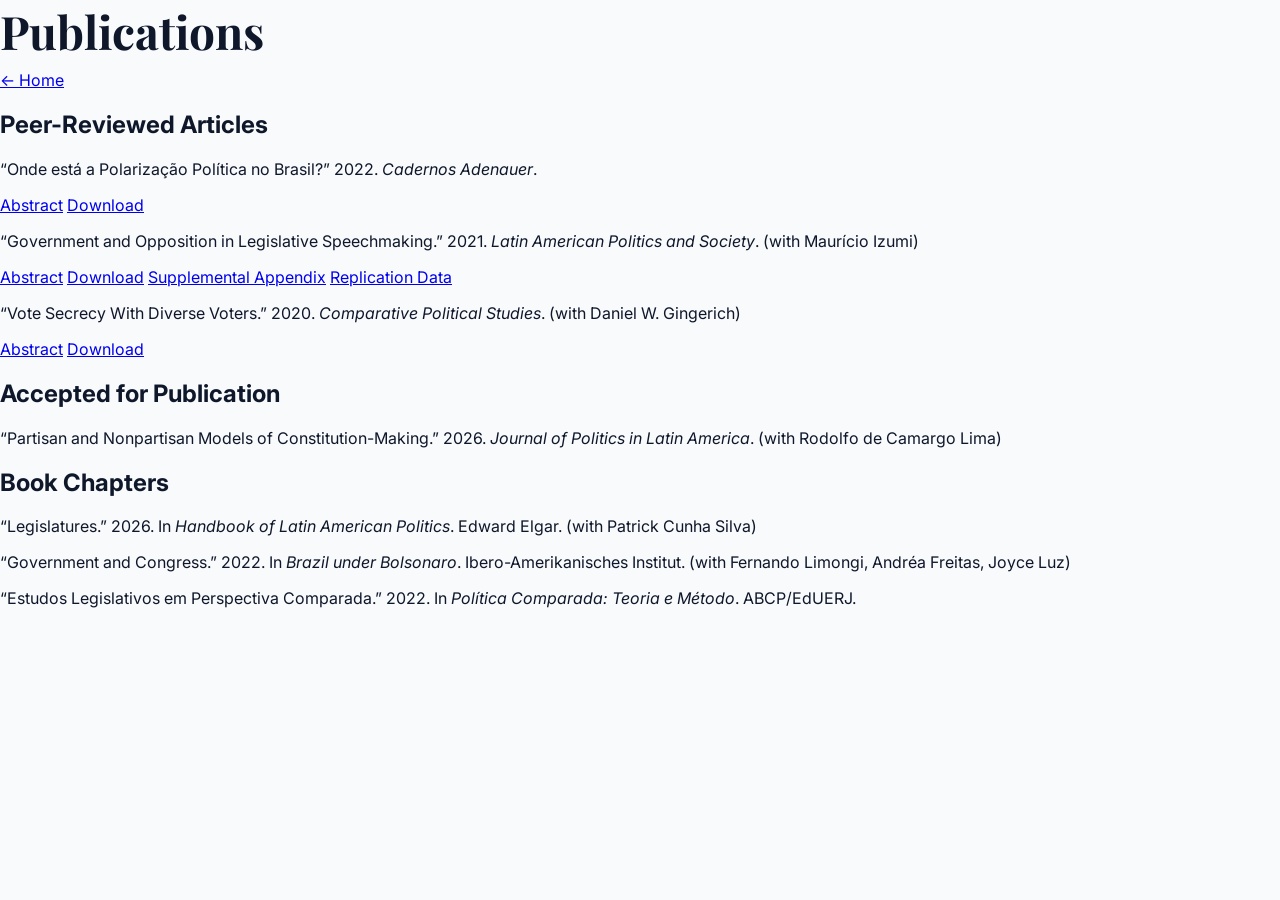
==== publications.html @ c70381c8 "Update publications.html" ====
<!DOCTYPE html>
<html lang="en">
<head>
  <meta charset="UTF-8">
  <title>Publications | Danilo B. Medeiros</title>
  <meta name="viewport" content="width=device-width, initial-scale=1.0">

  <!-- Fonts -->
  <link href="https://fonts.googleapis.com/css2?family=Playfair+Display:wght@600;700&family=Inter:wght@400;500;600&display=swap" rel="stylesheet">

  <!-- CSS -->
  <link rel="stylesheet" href="style.css">

  <!-- Icons -->
  <link rel="stylesheet"
        href="https://cdnjs.cloudflare.com/ajax/libs/font-awesome/6.5.1/css/all.min.css">
</head>
<body>

<div class="pub-page">

  <div class="pub-top">
    <h1>Publications</h1>
    <a href="index.html" class="back">← Home</a>
  </div>

  <!-- ===================== -->
  <!-- PEER-REVIEWED -->
  <!-- ===================== -->

  <h2>Peer-Reviewed Articles</h2>

  <div class="pub-item">
    <p>
      “Onde está a Polarização Política no Brasil?” 2022.
      <em>Cadernos Adenauer</em>.
    </p>
    <div class="pub-links">
      <a href="#">Abstract</a>
      <a href="papers/polarization.pdf">Download</a>
    </div>
  </div>

  <div class="pub-item">
    <p>
      “Government and Opposition in Legislative Speechmaking.” 2021.
      <em>Latin American Politics and Society</em>.
      (with Maurício Izumi)
    </p>
    <div class="pub-links">
      <a href="https://doi.org/10.1017/lap.2020.20">Abstract</a>
      <a href="papers/speechmaking.pdf">Download</a>
      <a href="#">Supplemental Appendix</a>
      <a href="#">Replication Data</a>
    </div>
  </div>

  <div class="pub-item">
    <p>
      “Vote Secrecy With Diverse Voters.” 2020.
      <em>Comparative Political Studies</em>.
      (with Daniel W. Gingerich)
    </p>
    <div class="pub-links">
      <a href="https://doi.org/10.1177/0010414019897503">Abstract</a>
      <a href="papers/vote_secrecy.pdf">Download</a>
    </div>
  </div>

  <!-- ===================== -->
  <!-- ACCEPTED -->
  <!-- ===================== -->

  <h2>Accepted for Publication</h2>

  <div class="pub-item">
    <p>
      “Partisan and Nonpartisan Models of Constitution-Making.” 2026.
      <em>Journal of Politics in Latin America</em>.
      (with Rodolfo de Camargo Lima)
    </p>
  </div>

  <!-- ===================== -->
  <!-- BOOK CHAPTERS -->
  <!-- ===================== -->

  <h2>Book Chapters</h2>

  <div class="pub-item">
    <p>
      “Legislatures.” 2026.
      In <em>Handbook of Latin American Politics</em>.
      Edward Elgar.
      (with Patrick Cunha Silva)
    </p>
  </div>

  <div class="pub-item">
    <p>
      “Government and Congress.” 2022.
      In <em>Brazil under Bolsonaro</em>.
      Ibero-Amerikanisches Institut.
      (with Fernando Limongi, Andréa Freitas, Joyce Luz)
    </p>
  </div>

  <div class="pub-item">
    <p>
      “Estudos Legislativos em Perspectiva Comparada.” 2022.
      In <em>Política Comparada: Teoria e Método</em>.
      ABCP/EdUERJ.
    </p>
  </div>

</div>

</body>
</html>
---- style.css ----
body {
  margin: 0;
  font-family: 'Inter', sans-serif;
  background: #F8FAFC;
  color: #0F172A;
}

/* ===== LAYOUT ===== */

.page {
  display: flex;
  min-height: 100vh;
}

/* ===== LEFT SIDE ===== */

.left {
  flex: 1;
  padding: 70px 90px;
  display: flex;
  flex-direction: column;
  justify-content: center;
}

.profile-pic {
  width: 240px;
  border-radius: 16px;
  margin-bottom: 30px;
  box-shadow: 0 20px 50px rgba(0,0,0,0.08);
}

h1 {
  font-family: 'Playfair Display', serif;
  font-size: 46px;
  font-weight: 700;
  margin: 0 0 8px 0;
}

.meta {
  color: #64748B;
  margin-bottom: 25px;
  font-size: 15px;
}

/* ===== ICON LINKS ===== */

.links {
  margin-bottom: 30px;
}

.links a {
  margin-right: 18px;
  font-size: 20px;
  color: #2563EB;
  text-decoration: none;
  transition: 0.2s ease;
}

.links a:hover {
  color: #7C3AED;
  transform: translateY(-2px);
}

/* ===== CTA BUTTONS ===== */

.cta {
  margin-top: 10px;
}

.cta a {
  display: inline-block;
  padding: 12px 22px;
  margin-right: 15px;
  border-radius: 10px;
  font-weight: 600;
  font-size: 15px;
  text-decoration: none;
  transition: 0.2s ease;
}

.primary {
  background: #2563EB;
  color: white;
}

.primary:hover {
  background: #1E40AF;
}

.secondary {
  border: 2px solid #2563EB;
  color: #2563EB;
}

.secondary:hover {
  background: #E0E7FF;
}

/* ===== RIGHT SIDE ===== */

.right {
  flex: 1;
  padding: 70px 90px;
  background: white;
  display: flex;
  flex-direction: column;
  justify-content: center;
}

.lead {
  font-size: 21px;
  line-height: 1.9;
  max-width: 650px;
}

/* ===== RESPONSIVE ===== */

@media (max-width: 1000px) {
  .page {
    flex-direction: column;
  }

  .left, .right {
    padding: 50px 40px;
  }

  .profile-pic {
    width: 200px;
  }
}
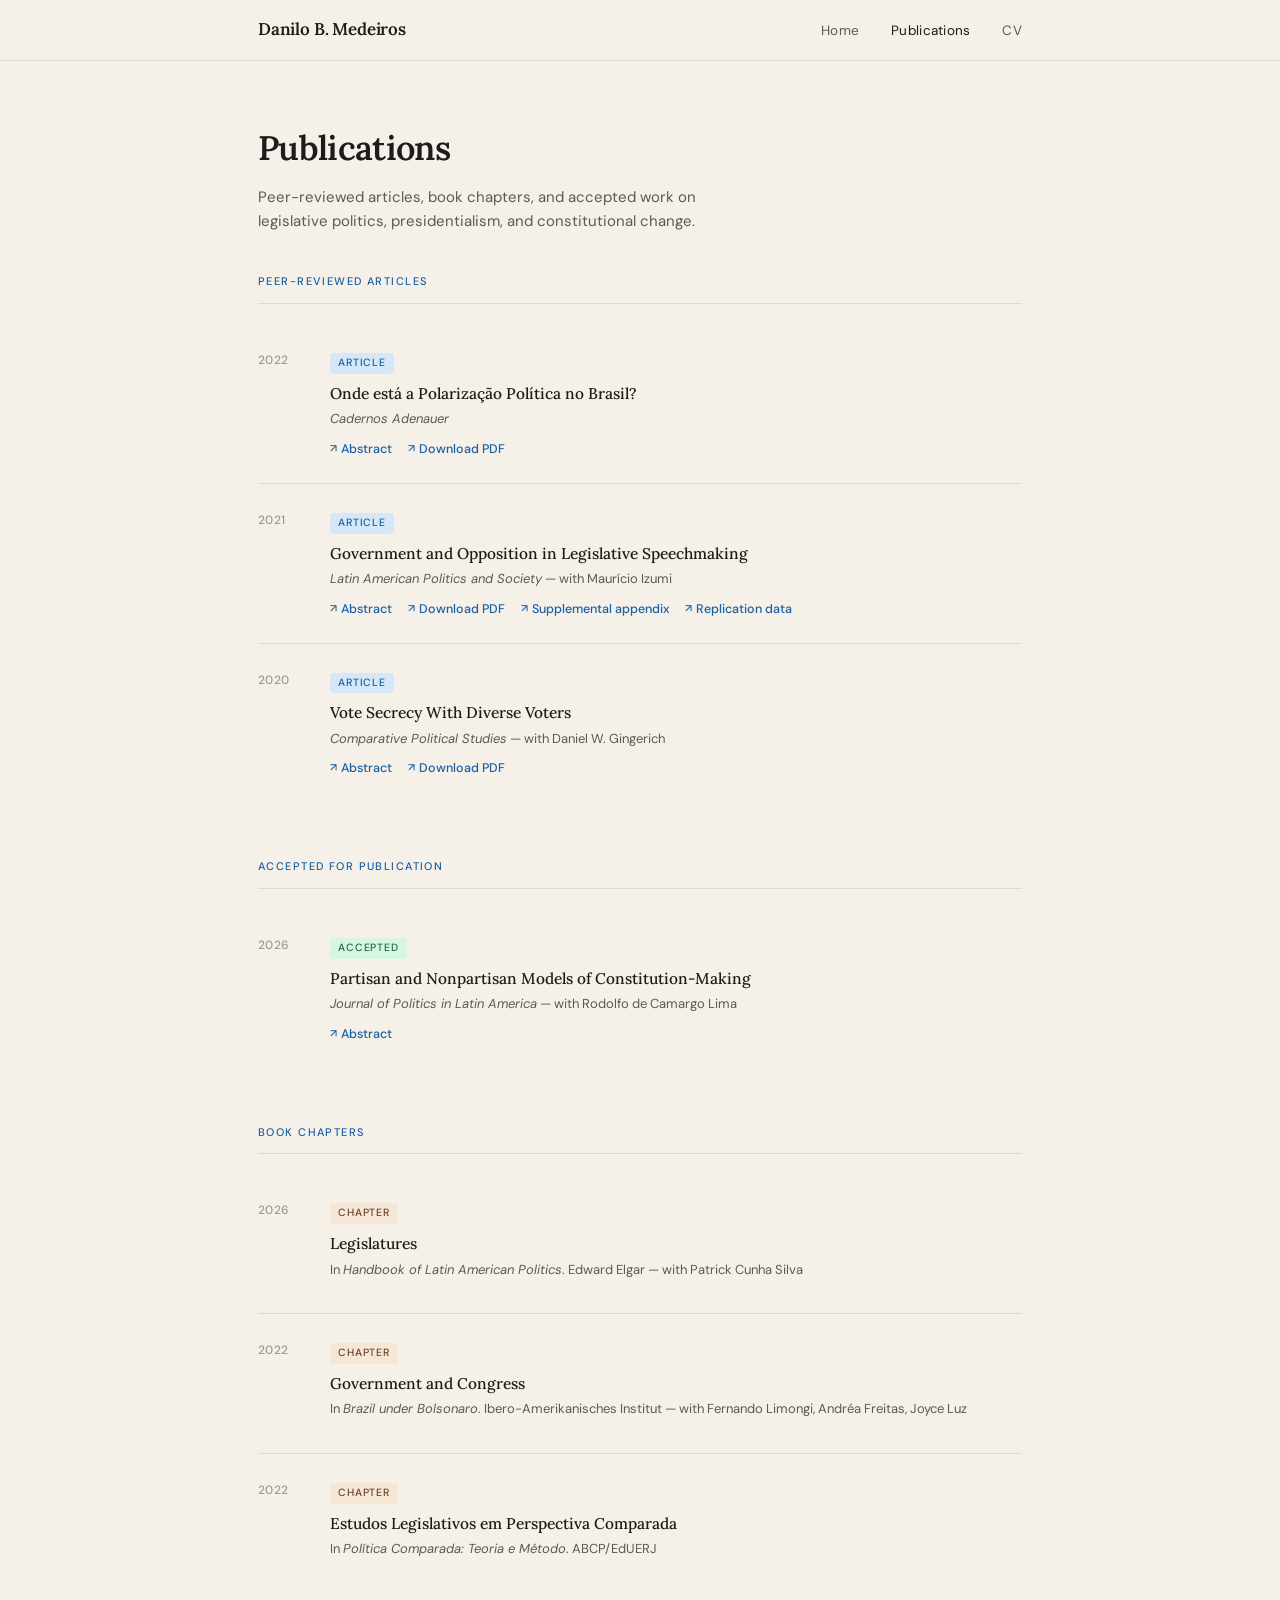
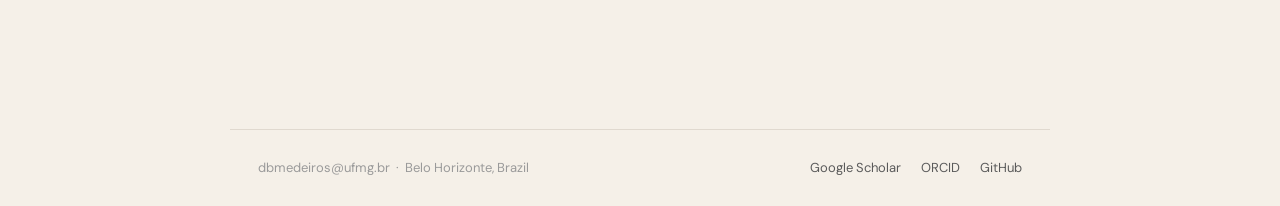
==== commit 0fb4d574: "Update publications.html" ====
--- a/publications.html
+++ b/publications.html
@@ -2,118 +2,394 @@
 <html lang="en">
 <head>
   <meta charset="UTF-8">
-  <title>Publications | Danilo B. Medeiros</title>
   <meta name="viewport" content="width=device-width, initial-scale=1.0">
-
-  <!-- Fonts -->
-  <link href="https://fonts.googleapis.com/css2?family=Playfair+Display:wght@600;700&family=Inter:wght@400;500;600&display=swap" rel="stylesheet">
-
-  <!-- CSS -->
-  <link rel="stylesheet" href="style.css">
-
-  <!-- Icons -->
-  <link rel="stylesheet"
-        href="https://cdnjs.cloudflare.com/ajax/libs/font-awesome/6.5.1/css/all.min.css">
+  <title>Publications — Danilo B. Medeiros</title>
+  <meta name="description" content="Academic publications of Danilo B. Medeiros — peer-reviewed articles, book chapters, and working papers on legislative politics, coalition presidentialism, and constitutional change.">
+  <link rel="preconnect" href="https://fonts.googleapis.com">
+  <link rel="preconnect" href="https://fonts.gstatic.com" crossorigin>
+  <link href="https://fonts.googleapis.com/css2?family=Lora:ital,wght@0,400;0,500;0,600;1,400&family=DM+Sans:wght@300;400;500&display=swap" rel="stylesheet">
+  <style>
+    *, *::before, *::after { box-sizing: border-box; margin: 0; padding: 0; }
+
+    :root {
+      --navy:   #0d1b2a;
+      --navy2:  #1a2e42;
+      --blue:   #185FA5;
+      --blue-l: #d6e8f7;
+      --sand:   #f5f0e8;
+      --sand2:  #ede7da;
+      --ink:    #1c1c1c;
+      --muted:  #5a5a5a;
+      --faint:  #9a9a9a;
+      --rule:   #e0d9cf;
+      --serif:  'Lora', Georgia, serif;
+      --sans:   'DM Sans', system-ui, sans-serif;
+      --radius: 10px;
+      --max:    820px;
+    }
+
+    html { scroll-behavior: smooth; }
+
+    body {
+      font-family: var(--sans);
+      background: var(--sand);
+      color: var(--ink);
+      font-size: 16px;
+      line-height: 1.6;
+      -webkit-font-smoothing: antialiased;
+    }
+
+    /* ── NAV ── */
+    header {
+      position: sticky;
+      top: 0;
+      z-index: 100;
+      background: rgba(245, 240, 232, 0.92);
+      backdrop-filter: blur(12px);
+      border-bottom: 1px solid var(--rule);
+    }
+
+    nav {
+      max-width: var(--max);
+      margin: 0 auto;
+      padding: 0 28px;
+      height: 60px;
+      display: flex;
+      align-items: center;
+      justify-content: space-between;
+    }
+
+    .nav-logo {
+      font-family: var(--serif);
+      font-size: 17px;
+      font-weight: 600;
+      color: var(--ink);
+      text-decoration: none;
+      letter-spacing: -0.01em;
+    }
+
+    .nav-links {
+      display: flex;
+      gap: 32px;
+      list-style: none;
+    }
+
+    .nav-links a {
+      font-size: 13.5px;
+      font-weight: 400;
+      color: var(--muted);
+      text-decoration: none;
+      letter-spacing: 0.02em;
+      transition: color 0.15s;
+    }
+
+    .nav-links a:hover,
+    .nav-links a.active { color: var(--ink); }
+
+    /* ── PAGE HEADER ── */
+    .page-header {
+      max-width: var(--max);
+      margin: 0 auto;
+      padding: 60px 28px 40px;
+      animation: fadeUp 0.5s ease both;
+    }
+
+    @keyframes fadeUp {
+      from { opacity: 0; transform: translateY(14px); }
+      to   { opacity: 1; transform: translateY(0); }
+    }
+
+    .page-header h1 {
+      font-family: var(--serif);
+      font-size: 34px;
+      font-weight: 600;
+      letter-spacing: -0.02em;
+      color: var(--ink);
+      margin-bottom: 10px;
+    }
+
+    .page-header p {
+      font-size: 15px;
+      color: var(--muted);
+      max-width: 460px;
+      line-height: 1.6;
+    }
+
+    /* ── MAIN ── */
+    main {
+      max-width: var(--max);
+      margin: 0 auto;
+      padding: 0 28px 80px;
+    }
+
+    /* ── SECTION ── */
+    .section {
+      margin-bottom: 56px;
+      animation: fadeUp 0.5s ease both;
+    }
+
+    .section:nth-child(2) { animation-delay: 0.05s; }
+    .section:nth-child(3) { animation-delay: 0.1s; }
+    .section:nth-child(4) { animation-delay: 0.15s; }
+
+    .section-label {
+      font-size: 11px;
+      font-weight: 500;
+      letter-spacing: 0.13em;
+      text-transform: uppercase;
+      color: var(--blue);
+      margin-bottom: 20px;
+      padding-bottom: 12px;
+      border-bottom: 1px solid var(--rule);
+    }
+
+    /* ── PUB ITEMS ── */
+    .pub-list { display: flex; flex-direction: column; }
+
+    .pub-item {
+      display: grid;
+      grid-template-columns: 52px 1fr;
+      gap: 20px;
+      padding: 24px 0;
+      border-bottom: 1px solid var(--rule);
+    }
+
+    .pub-item:last-child { border-bottom: none; }
+
+    .pub-year {
+      font-size: 12px;
+      font-weight: 500;
+      color: var(--faint);
+      padding-top: 3px;
+      letter-spacing: 0.04em;
+    }
+
+    .pub-tag {
+      display: inline-block;
+      font-size: 10.5px;
+      font-weight: 500;
+      letter-spacing: 0.08em;
+      text-transform: uppercase;
+      color: var(--blue);
+      background: var(--blue-l);
+      padding: 2px 8px;
+      border-radius: 4px;
+      margin-bottom: 8px;
+    }
+
+    .pub-tag.book    { color: #6B4226; background: #f5e6d5; }
+    .pub-tag.accepted { color: #1a6e3c; background: #d6f5e3; }
+
+    .pub-title {
+      font-family: var(--serif);
+      font-size: 15.5px;
+      font-weight: 500;
+      color: var(--ink);
+      line-height: 1.45;
+      margin-bottom: 5px;
+    }
+
+    .pub-venue {
+      font-size: 13px;
+      color: var(--muted);
+      margin-bottom: 10px;
+      line-height: 1.5;
+    }
+
+    .pub-links {
+      display: flex;
+      gap: 16px;
+      flex-wrap: wrap;
+    }
+
+    .pub-link {
+      font-size: 12.5px;
+      font-weight: 500;
+      color: var(--blue);
+      text-decoration: none;
+      display: flex;
+      align-items: center;
+      gap: 4px;
+      transition: opacity 0.15s;
+    }
+
+    .pub-link:hover { opacity: 0.7; }
+
+    .pub-link::before { content: '↗'; font-size: 11px; }
+
+    /* ── FOOTER ── */
+    footer {
+      border-top: 1px solid var(--rule);
+      padding: 28px 28px;
+      max-width: var(--max);
+      margin: 0 auto;
+      display: flex;
+      align-items: center;
+      justify-content: space-between;
+      flex-wrap: wrap;
+      gap: 12px;
+    }
+
+    .footer-left { font-size: 13px; color: var(--faint); }
+
+    .footer-links { display: flex; gap: 20px; }
+
+    .footer-links a {
+      font-size: 13px;
+      color: var(--muted);
+      text-decoration: none;
+      transition: color 0.15s;
+    }
+
+    .footer-links a:hover { color: var(--ink); }
+
+    /* ── RESPONSIVE ── */
+    @media (max-width: 640px) {
+      .page-header { padding: 40px 20px 28px; }
+      .page-header h1 { font-size: 26px; }
+      main { padding: 0 20px 60px; }
+      .pub-item { grid-template-columns: 1fr; gap: 6px; }
+      .pub-year { padding-top: 0; }
+      footer { flex-direction: column; align-items: flex-start; padding: 24px 20px; }
+      nav { padding: 0 20px; }
+      .nav-links { gap: 18px; }
+    }
+  </style>
 </head>
 <body>
 
-<div class="pub-page">
-
-  <div class="pub-top">
+  <header>
+    <nav>
+      <a class="nav-logo" href="index.html">Danilo B. Medeiros</a>
+      <ul class="nav-links">
+        <li><a href="index.html">Home</a></li>
+        <li><a href="publications.html" class="active">Publications</a></li>
+        <li><a href="cv.pdf" target="_blank">CV</a></li>
+      </ul>
+    </nav>
+  </header>
+
+  <div class="page-header">
     <h1>Publications</h1>
-    <a href="index.html" class="back">← Home</a>
+    <p>Peer-reviewed articles, book chapters, and accepted work on legislative politics, presidentialism, and constitutional change.</p>
   </div>
 
-  <!-- ===================== -->
-  <!-- PEER-REVIEWED -->
-  <!-- ===================== -->
-
-  <h2>Peer-Reviewed Articles</h2>
-
-  <div class="pub-item">
-    <p>
-      “Onde está a Polarização Política no Brasil?” 2022.
-      <em>Cadernos Adenauer</em>.
-    </p>
-    <div class="pub-links">
-      <a href="#">Abstract</a>
-      <a href="papers/polarization.pdf">Download</a>
+  <main>
+
+    <!-- PEER-REVIEWED ARTICLES -->
+    <section class="section">
+      <p class="section-label">Peer-reviewed articles</p>
+      <div class="pub-list">
+
+        <div class="pub-item">
+          <span class="pub-year">2022</span>
+          <div>
+            <span class="pub-tag">Article</span>
+            <p class="pub-title">Onde está a Polarização Política no Brasil?</p>
+            <p class="pub-venue"><em>Cadernos Adenauer</em></p>
+            <div class="pub-links">
+              <a class="pub-link" href="#">Abstract</a>
+              <a class="pub-link" href="papers/polarization.pdf">Download PDF</a>
+            </div>
+          </div>
+        </div>
+
+        <div class="pub-item">
+          <span class="pub-year">2021</span>
+          <div>
+            <span class="pub-tag">Article</span>
+            <p class="pub-title">Government and Opposition in Legislative Speechmaking</p>
+            <p class="pub-venue"><em>Latin American Politics and Society</em> &mdash; with Maurício Izumi</p>
+            <div class="pub-links">
+              <a class="pub-link" href="https://doi.org/10.1017/lap.2020.20" target="_blank">Abstract</a>
+              <a class="pub-link" href="papers/speechmaking.pdf">Download PDF</a>
+              <a class="pub-link" href="#">Supplemental appendix</a>
+              <a class="pub-link" href="#">Replication data</a>
+            </div>
+          </div>
+        </div>
+
+        <div class="pub-item">
+          <span class="pub-year">2020</span>
+          <div>
+            <span class="pub-tag">Article</span>
+            <p class="pub-title">Vote Secrecy With Diverse Voters</p>
+            <p class="pub-venue"><em>Comparative Political Studies</em> &mdash; with Daniel W. Gingerich</p>
+            <div class="pub-links">
+              <a class="pub-link" href="https://doi.org/10.1177/0010414019897503" target="_blank">Abstract</a>
+              <a class="pub-link" href="papers/vote_secrecy.pdf">Download PDF</a>
+            </div>
+          </div>
+        </div>
+
+      </div>
+    </section>
+
+    <!-- ACCEPTED -->
+    <section class="section">
+      <p class="section-label">Accepted for publication</p>
+      <div class="pub-list">
+
+        <div class="pub-item">
+          <span class="pub-year">2026</span>
+          <div>
+            <span class="pub-tag accepted">Accepted</span>
+            <p class="pub-title">Partisan and Nonpartisan Models of Constitution-Making</p>
+            <p class="pub-venue"><em>Journal of Politics in Latin America</em> &mdash; with Rodolfo de Camargo Lima</p>
+            <div class="pub-links">
+              <a class="pub-link" href="#">Abstract</a>
+            </div>
+          </div>
+        </div>
+
+      </div>
+    </section>
+
+    <!-- BOOK CHAPTERS -->
+    <section class="section">
+      <p class="section-label">Book chapters</p>
+      <div class="pub-list">
+
+        <div class="pub-item">
+          <span class="pub-year">2026</span>
+          <div>
+            <span class="pub-tag book">Chapter</span>
+            <p class="pub-title">Legislatures</p>
+            <p class="pub-venue">In <em>Handbook of Latin American Politics</em>. Edward Elgar &mdash; with Patrick Cunha Silva</p>
+          </div>
+        </div>
+
+        <div class="pub-item">
+          <span class="pub-year">2022</span>
+          <div>
+            <span class="pub-tag book">Chapter</span>
+            <p class="pub-title">Government and Congress</p>
+            <p class="pub-venue">In <em>Brazil under Bolsonaro</em>. Ibero-Amerikanisches Institut &mdash; with Fernando Limongi, Andréa Freitas, Joyce Luz</p>
+          </div>
+        </div>
+
+        <div class="pub-item">
+          <span class="pub-year">2022</span>
+          <div>
+            <span class="pub-tag book">Chapter</span>
+            <p class="pub-title">Estudos Legislativos em Perspectiva Comparada</p>
+            <p class="pub-venue">In <em>Política Comparada: Teoria e Método</em>. ABCP/EdUERJ</p>
+          </div>
+        </div>
+
+      </div>
+    </section>
+
+  </main>
+
+  <footer>
+    <span class="footer-left">dbmedeiros@ufmg.br &nbsp;·&nbsp; Belo Horizonte, Brazil</span>
+    <div class="footer-links">
+      <a href="https://scholar.google.com" target="_blank">Google Scholar</a>
+      <a href="https://orcid.org" target="_blank">ORCID</a>
+      <a href="https://github.com/dbmedeiros" target="_blank">GitHub</a>
     </div>
-  </div>
-
-  <div class="pub-item">
-    <p>
-      “Government and Opposition in Legislative Speechmaking.” 2021.
-      <em>Latin American Politics and Society</em>.
-      (with Maurício Izumi)
-    </p>
-    <div class="pub-links">
-      <a href="https://doi.org/10.1017/lap.2020.20">Abstract</a>
-      <a href="papers/speechmaking.pdf">Download</a>
-      <a href="#">Supplemental Appendix</a>
-      <a href="#">Replication Data</a>
-    </div>
-  </div>
-
-  <div class="pub-item">
-    <p>
-      “Vote Secrecy With Diverse Voters.” 2020.
-      <em>Comparative Political Studies</em>.
-      (with Daniel W. Gingerich)
-    </p>
-    <div class="pub-links">
-      <a href="https://doi.org/10.1177/0010414019897503">Abstract</a>
-      <a href="papers/vote_secrecy.pdf">Download</a>
-    </div>
-  </div>
-
-  <!-- ===================== -->
-  <!-- ACCEPTED -->
-  <!-- ===================== -->
-
-  <h2>Accepted for Publication</h2>
-
-  <div class="pub-item">
-    <p>
-      “Partisan and Nonpartisan Models of Constitution-Making.” 2026.
-      <em>Journal of Politics in Latin America</em>.
-      (with Rodolfo de Camargo Lima)
-    </p>
-  </div>
-
-  <!-- ===================== -->
-  <!-- BOOK CHAPTERS -->
-  <!-- ===================== -->
-
-  <h2>Book Chapters</h2>
-
-  <div class="pub-item">
-    <p>
-      “Legislatures.” 2026.
-      In <em>Handbook of Latin American Politics</em>.
-      Edward Elgar.
-      (with Patrick Cunha Silva)
-    </p>
-  </div>
-
-  <div class="pub-item">
-    <p>
-      “Government and Congress.” 2022.
-      In <em>Brazil under Bolsonaro</em>.
-      Ibero-Amerikanisches Institut.
-      (with Fernando Limongi, Andréa Freitas, Joyce Luz)
-    </p>
-  </div>
-
-  <div class="pub-item">
-    <p>
-      “Estudos Legislativos em Perspectiva Comparada.” 2022.
-      In <em>Política Comparada: Teoria e Método</em>.
-      ABCP/EdUERJ.
-    </p>
-  </div>
-
-</div>
+  </footer>
 
 </body>
 </html>
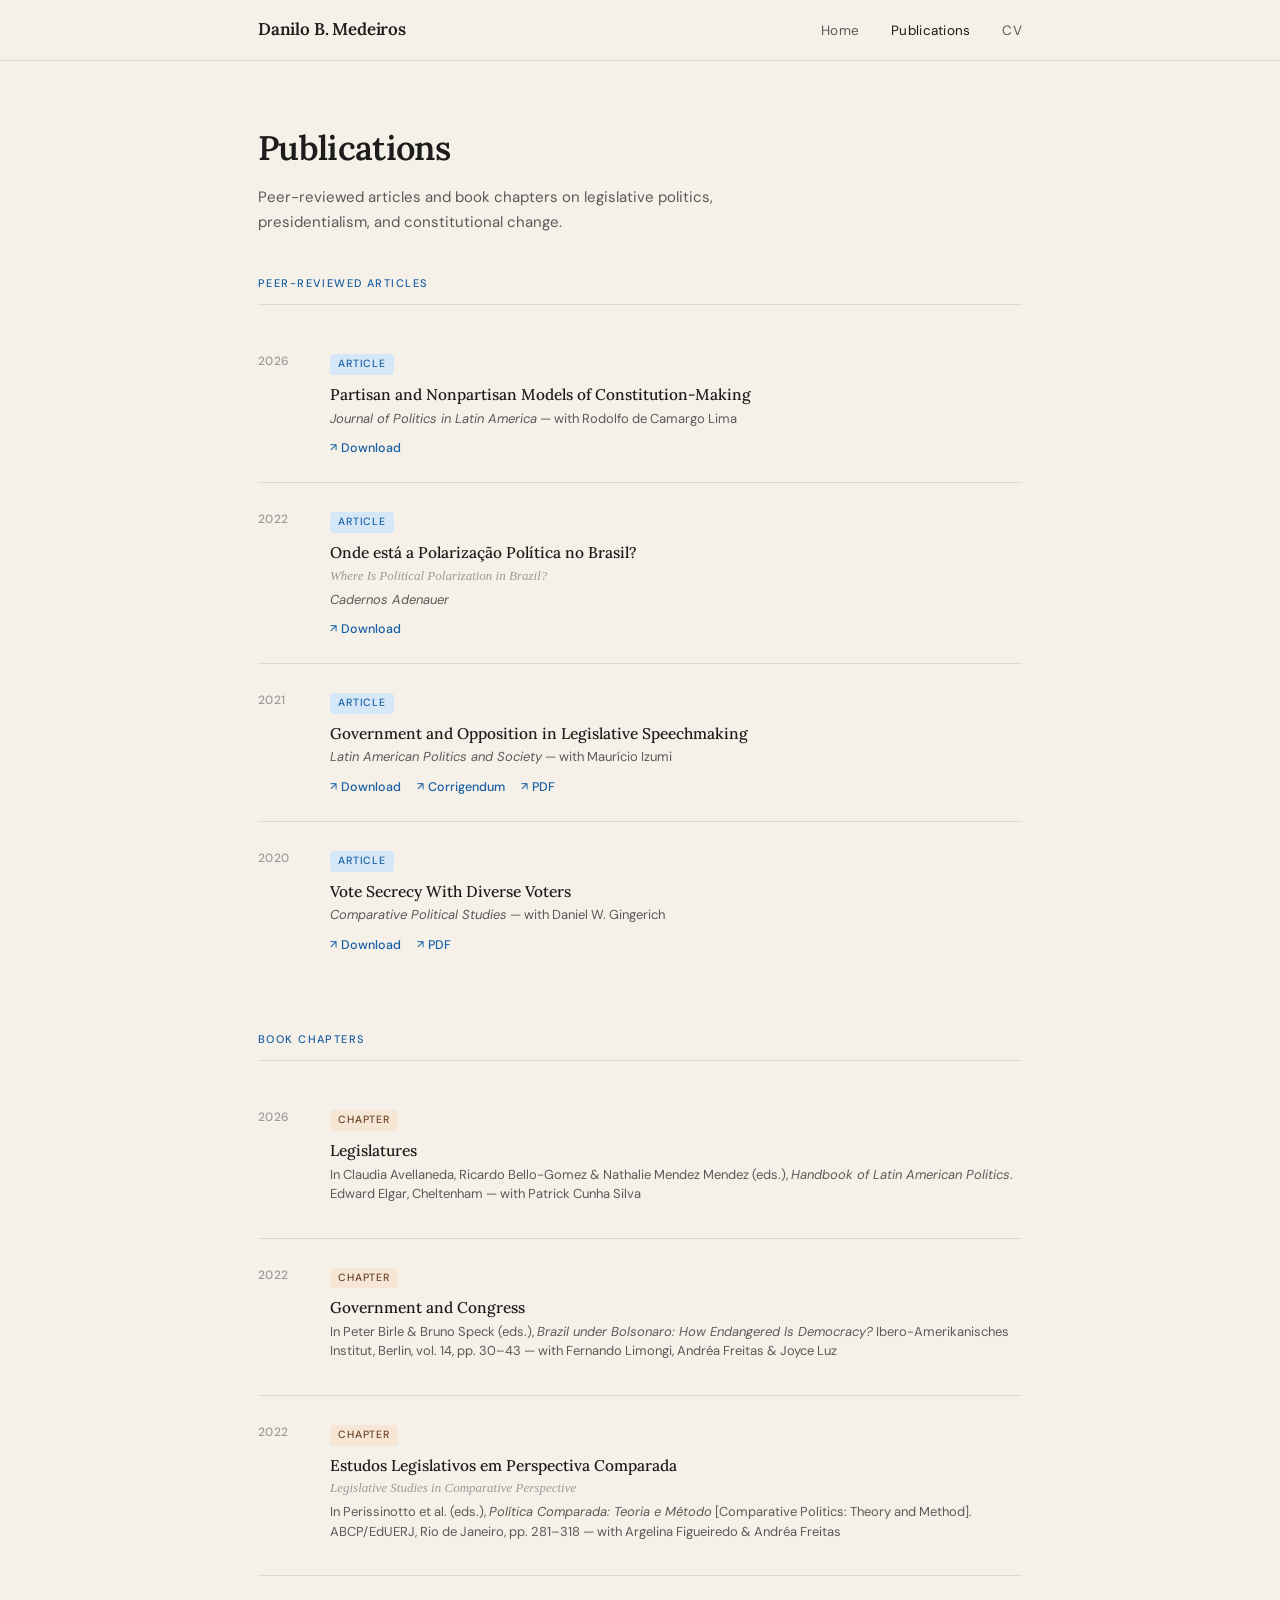
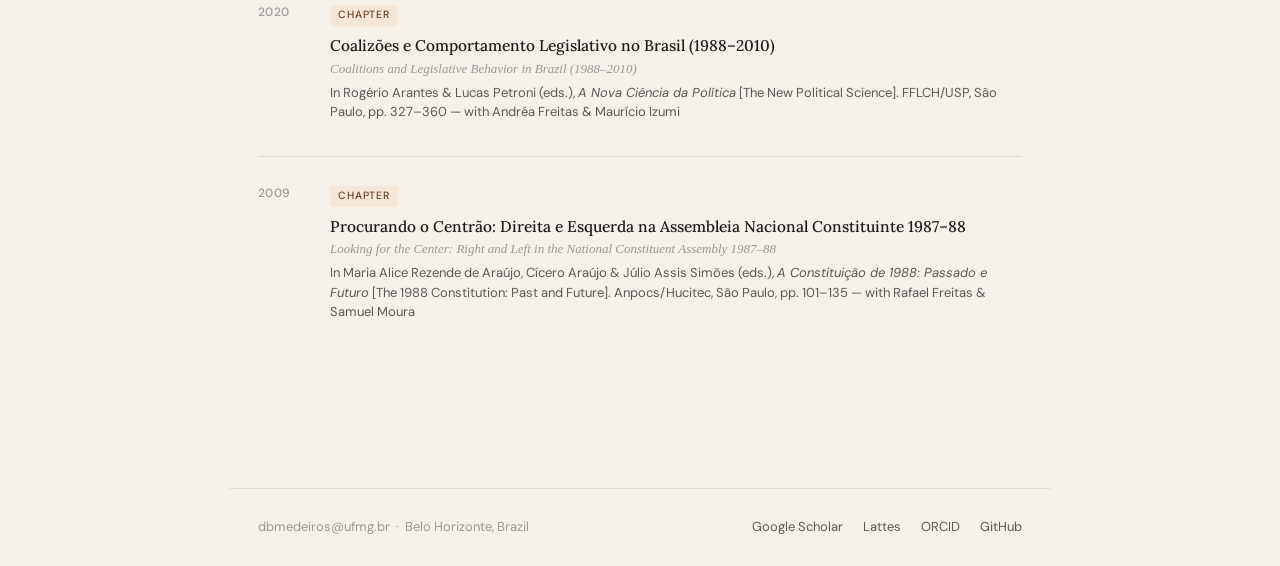
==== commit cbbdd46a: "Update publications.html" ====
--- a/publications.html
+++ b/publications.html
@@ -111,8 +111,8 @@
     .page-header p {
       font-size: 15px;
       color: var(--muted);
-      max-width: 460px;
-      line-height: 1.6;
+      max-width: 480px;
+      line-height: 1.65;
     }
 
     /* ── MAIN ── */
@@ -124,13 +124,13 @@
 
     /* ── SECTION ── */
     .section {
-      margin-bottom: 56px;
+      margin-bottom: 52px;
       animation: fadeUp 0.5s ease both;
     }
 
-    .section:nth-child(2) { animation-delay: 0.05s; }
-    .section:nth-child(3) { animation-delay: 0.1s; }
-    .section:nth-child(4) { animation-delay: 0.15s; }
+    .section:nth-child(1) { animation-delay: 0.05s; }
+    .section:nth-child(2) { animation-delay: 0.10s; }
+    .section:nth-child(3) { animation-delay: 0.15s; }
 
     .section-label {
       font-size: 11px;
@@ -177,8 +177,7 @@
       margin-bottom: 8px;
     }
 
-    .pub-tag.book    { color: #6B4226; background: #f5e6d5; }
-    .pub-tag.accepted { color: #1a6e3c; background: #d6f5e3; }
+    .pub-tag.book { color: #6B4226; background: #f5e6d5; }
 
     .pub-title {
       font-family: var(--serif);
@@ -186,7 +185,16 @@
       font-weight: 500;
       color: var(--ink);
       line-height: 1.45;
+      margin-bottom: 3px;
+    }
+
+    .pub-title-translation {
+      font-family: var(--serif);
+      font-size: 13px;
+      font-style: italic;
+      color: var(--faint);
       margin-bottom: 5px;
+      line-height: 1.4;
     }
 
     .pub-venue {
@@ -214,7 +222,6 @@
     }
 
     .pub-link:hover { opacity: 0.7; }
-
     .pub-link::before { content: '↗'; font-size: 11px; }
 
     /* ── FOOTER ── */
@@ -250,9 +257,9 @@
       main { padding: 0 20px 60px; }
       .pub-item { grid-template-columns: 1fr; gap: 6px; }
       .pub-year { padding-top: 0; }
-      footer { flex-direction: column; align-items: flex-start; padding: 24px 20px; }
       nav { padding: 0 20px; }
       .nav-links { gap: 18px; }
+      footer { flex-direction: column; align-items: flex-start; padding: 24px 20px; }
     }
   </style>
 </head>
@@ -271,7 +278,7 @@
 
   <div class="page-header">
     <h1>Publications</h1>
-    <p>Peer-reviewed articles, book chapters, and accepted work on legislative politics, presidentialism, and constitutional change.</p>
+    <p>Peer-reviewed articles and book chapters on legislative politics, presidentialism, and constitutional change.</p>
   </div>
 
   <main>
@@ -282,14 +289,26 @@
       <div class="pub-list">
 
         <div class="pub-item">
+          <span class="pub-year">2026</span>
+          <div>
+            <span class="pub-tag">Article</span>
+            <p class="pub-title">Partisan and Nonpartisan Models of Constitution-Making</p>
+            <p class="pub-venue"><em>Journal of Politics in Latin America</em> &mdash; with Rodolfo de Camargo Lima</p>
+            <div class="pub-links">
+              <a class="pub-link" href="https://doi.org/10.1177/1866802X251397954" target="_blank">Download</a>
+            </div>
+          </div>
+        </div>
+
+        <div class="pub-item">
           <span class="pub-year">2022</span>
           <div>
             <span class="pub-tag">Article</span>
             <p class="pub-title">Onde está a Polarização Política no Brasil?</p>
+            <p class="pub-title-translation">Where Is Political Polarization in Brazil?</p>
             <p class="pub-venue"><em>Cadernos Adenauer</em></p>
             <div class="pub-links">
-              <a class="pub-link" href="#">Abstract</a>
-              <a class="pub-link" href="papers/polarization.pdf">Download PDF</a>
+              <a class="pub-link" href="papers/polarization.pdf">Download</a>
             </div>
           </div>
         </div>
@@ -301,10 +320,9 @@
             <p class="pub-title">Government and Opposition in Legislative Speechmaking</p>
             <p class="pub-venue"><em>Latin American Politics and Society</em> &mdash; with Maurício Izumi</p>
             <div class="pub-links">
-              <a class="pub-link" href="https://doi.org/10.1017/lap.2020.20" target="_blank">Abstract</a>
-              <a class="pub-link" href="papers/speechmaking.pdf">Download PDF</a>
-              <a class="pub-link" href="#">Supplemental appendix</a>
-              <a class="pub-link" href="#">Replication data</a>
+              <a class="pub-link" href="https://doi.org/10.1017/lap.2020.36" target="_blank">Download</a>
+              <a class="pub-link" href="https://doi.org/10.1017/lap.2021.66" target="_blank">Corrigendum</a>
+              <a class="pub-link" href="papers/speechmaking.pdf">PDF</a>
             </div>
           </div>
         </div>
@@ -316,28 +334,8 @@
             <p class="pub-title">Vote Secrecy With Diverse Voters</p>
             <p class="pub-venue"><em>Comparative Political Studies</em> &mdash; with Daniel W. Gingerich</p>
             <div class="pub-links">
-              <a class="pub-link" href="https://doi.org/10.1177/0010414019897503" target="_blank">Abstract</a>
-              <a class="pub-link" href="papers/vote_secrecy.pdf">Download PDF</a>
-            </div>
-          </div>
-        </div>
-
-      </div>
-    </section>
-
-    <!-- ACCEPTED -->
-    <section class="section">
-      <p class="section-label">Accepted for publication</p>
-      <div class="pub-list">
-
-        <div class="pub-item">
-          <span class="pub-year">2026</span>
-          <div>
-            <span class="pub-tag accepted">Accepted</span>
-            <p class="pub-title">Partisan and Nonpartisan Models of Constitution-Making</p>
-            <p class="pub-venue"><em>Journal of Politics in Latin America</em> &mdash; with Rodolfo de Camargo Lima</p>
-            <div class="pub-links">
-              <a class="pub-link" href="#">Abstract</a>
+              <a class="pub-link" href="http://dx.doi.org/10.1177/0010414019859040" target="_blank">Download</a>
+              <a class="pub-link" href="papers/vote_secrecy.pdf">PDF</a>
             </div>
           </div>
         </div>
@@ -355,7 +353,11 @@
           <div>
             <span class="pub-tag book">Chapter</span>
             <p class="pub-title">Legislatures</p>
-            <p class="pub-venue">In <em>Handbook of Latin American Politics</em>. Edward Elgar &mdash; with Patrick Cunha Silva</p>
+            <p class="pub-venue">
+              In Claudia Avellaneda, Ricardo Bello-Gomez &amp; Nathalie Mendez Mendez (eds.),
+              <em>Handbook of Latin American Politics</em>.
+              Edward Elgar, Cheltenham &mdash; with Patrick Cunha Silva
+            </p>
           </div>
         </div>
 
@@ -364,7 +366,12 @@
           <div>
             <span class="pub-tag book">Chapter</span>
             <p class="pub-title">Government and Congress</p>
-            <p class="pub-venue">In <em>Brazil under Bolsonaro</em>. Ibero-Amerikanisches Institut &mdash; with Fernando Limongi, Andréa Freitas, Joyce Luz</p>
+            <p class="pub-venue">
+              In Peter Birle &amp; Bruno Speck (eds.),
+              <em>Brazil under Bolsonaro: How Endangered Is Democracy?</em>
+              Ibero-Amerikanisches Institut, Berlin, vol. 14, pp. 30–43 &mdash;
+              with Fernando Limongi, Andréa Freitas &amp; Joyce Luz
+            </p>
           </div>
         </div>
 
@@ -373,7 +380,43 @@
           <div>
             <span class="pub-tag book">Chapter</span>
             <p class="pub-title">Estudos Legislativos em Perspectiva Comparada</p>
-            <p class="pub-venue">In <em>Política Comparada: Teoria e Método</em>. ABCP/EdUERJ</p>
+            <p class="pub-title-translation">Legislative Studies in Comparative Perspective</p>
+            <p class="pub-venue">
+              In Perissinotto et al. (eds.),
+              <em>Política Comparada: Teoria e Método</em> [Comparative Politics: Theory and Method].
+              ABCP/EdUERJ, Rio de Janeiro, pp. 281–318 &mdash;
+              with Argelina Figueiredo &amp; Andréa Freitas
+            </p>
+          </div>
+        </div>
+
+        <div class="pub-item">
+          <span class="pub-year">2020</span>
+          <div>
+            <span class="pub-tag book">Chapter</span>
+            <p class="pub-title">Coalizões e Comportamento Legislativo no Brasil (1988–2010)</p>
+            <p class="pub-title-translation">Coalitions and Legislative Behavior in Brazil (1988–2010)</p>
+            <p class="pub-venue">
+              In Rogério Arantes &amp; Lucas Petroni (eds.),
+              <em>A Nova Ciência da Política</em> [The New Political Science].
+              FFLCH/USP, São Paulo, pp. 327–360 &mdash;
+              with Andréa Freitas &amp; Maurício Izumi
+            </p>
+          </div>
+        </div>
+
+        <div class="pub-item">
+          <span class="pub-year">2009</span>
+          <div>
+            <span class="pub-tag book">Chapter</span>
+            <p class="pub-title">Procurando o Centrão: Direita e Esquerda na Assembleia Nacional Constituinte 1987–88</p>
+            <p class="pub-title-translation">Looking for the Center: Right and Left in the National Constituent Assembly 1987–88</p>
+            <p class="pub-venue">
+              In Maria Alice Rezende de Araújo, Cícero Araújo &amp; Júlio Assis Simões (eds.),
+              <em>A Constituição de 1988: Passado e Futuro</em> [The 1988 Constitution: Past and Future].
+              Anpocs/Hucitec, São Paulo, pp. 101–135 &mdash;
+              with Rafael Freitas &amp; Samuel Moura
+            </p>
           </div>
         </div>
 
@@ -385,8 +428,9 @@
   <footer>
     <span class="footer-left">dbmedeiros@ufmg.br &nbsp;·&nbsp; Belo Horizonte, Brazil</span>
     <div class="footer-links">
-      <a href="https://scholar.google.com" target="_blank">Google Scholar</a>
-      <a href="https://orcid.org" target="_blank">ORCID</a>
+      <a href="https://scholar.google.com/citations?user=SErgSUYAAAAJ&hl=pt-BR" target="_blank">Google Scholar</a>
+      <a href="http://lattes.cnpq.br/6600809862208281" target="_blank">Lattes</a>
+      <a href="https://orcid.org/0000-0003-1642-5444" target="_blank">ORCID</a>
       <a href="https://github.com/dbmedeiros" target="_blank">GitHub</a>
     </div>
   </footer>
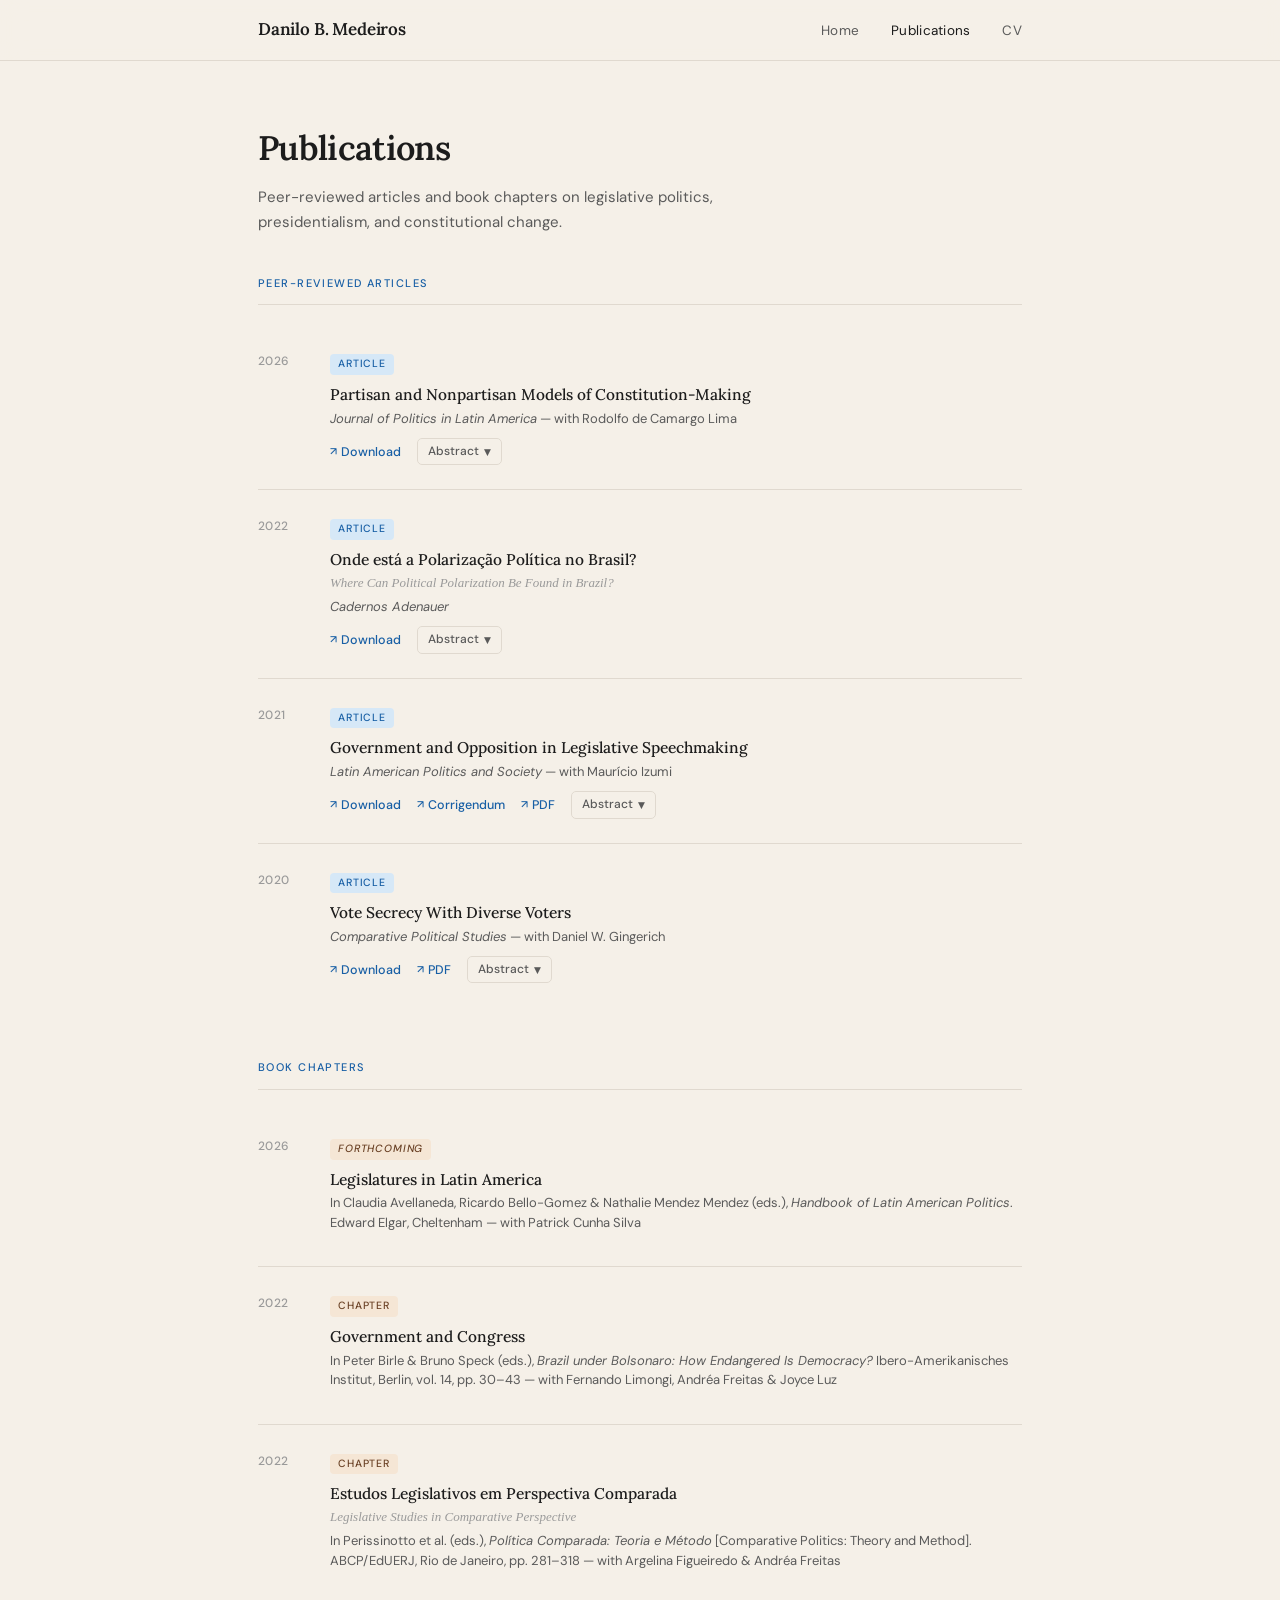
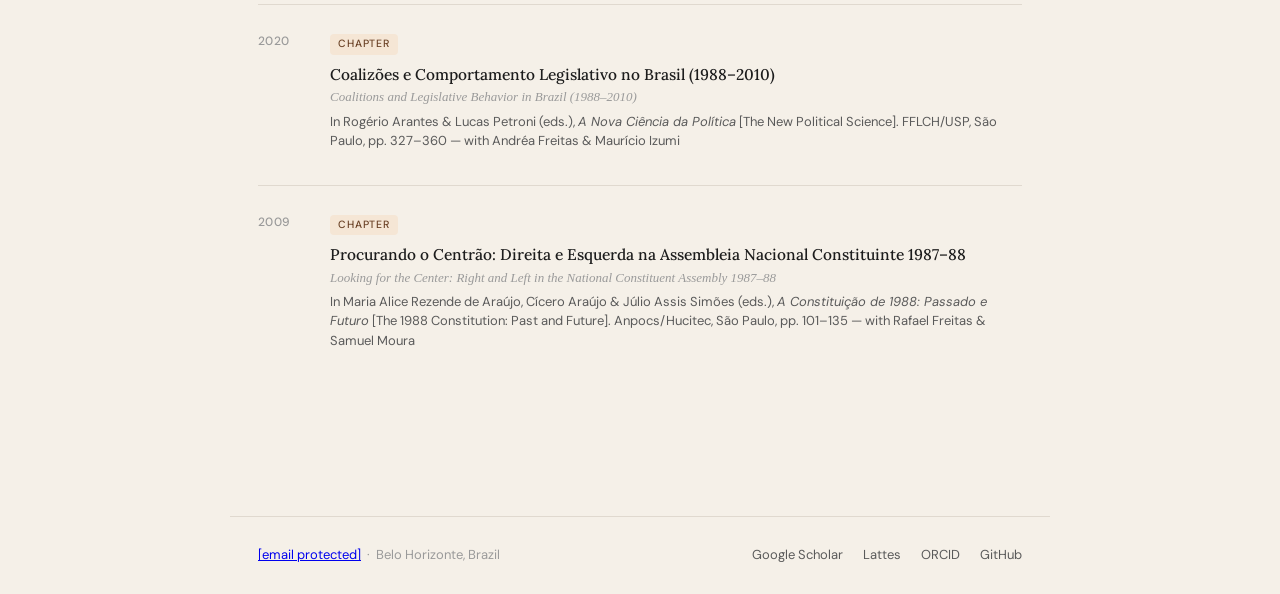
==== commit e9ea44eb: "Update publications.html" ====
--- a/publications.html
+++ b/publications.html
@@ -177,7 +177,8 @@
       margin-bottom: 8px;
     }
 
-    .pub-tag.book { color: #6B4226; background: #f5e6d5; }
+    .pub-tag.book        { color: #6B4226; background: #f5e6d5; }
+    .pub-tag.forthcoming { color: #6B4226; background: #f5e6d5; font-style: italic; }
 
     .pub-title {
       font-family: var(--serif);
@@ -208,6 +209,7 @@
       display: flex;
       gap: 16px;
       flex-wrap: wrap;
+      align-items: center;
     }
 
     .pub-link {
@@ -223,6 +225,56 @@
 
     .pub-link:hover { opacity: 0.7; }
     .pub-link::before { content: '↗'; font-size: 11px; }
+
+    /* ── ABSTRACT TOGGLE ── */
+    .abstract-btn {
+      background: none;
+      border: 1px solid var(--rule);
+      border-radius: 5px;
+      font-family: var(--sans);
+      font-size: 12px;
+      font-weight: 500;
+      color: var(--muted);
+      padding: 3px 10px;
+      cursor: pointer;
+      display: flex;
+      align-items: center;
+      gap: 5px;
+      transition: border-color 0.15s, color 0.15s;
+      line-height: 1.6;
+    }
+
+    .abstract-btn:hover {
+      border-color: var(--blue);
+      color: var(--blue);
+    }
+
+    .abstract-btn .chevron {
+      font-size: 9px;
+      transition: transform 0.2s;
+      display: inline-block;
+    }
+
+    .abstract-btn[aria-expanded="true"] .chevron {
+      transform: rotate(180deg);
+    }
+
+    .abstract-box {
+      display: none;
+      margin-top: 14px;
+      padding: 16px 18px;
+      background: var(--sand2);
+      border-left: 3px solid var(--blue);
+      border-radius: 0 6px 6px 0;
+    }
+
+    .abstract-box.open { display: block; }
+
+    .abstract-box p {
+      font-size: 13.5px;
+      color: var(--ink);
+      line-height: 1.75;
+    }
 
     /* ── FOOTER ── */
     footer {
@@ -288,6 +340,7 @@
       <p class="section-label">Peer-reviewed articles</p>
       <div class="pub-list">
 
+        <!-- JPLA 2026 -->
         <div class="pub-item">
           <span class="pub-year">2026</span>
           <div>
@@ -296,23 +349,37 @@
             <p class="pub-venue"><em>Journal of Politics in Latin America</em> &mdash; with Rodolfo de Camargo Lima</p>
             <div class="pub-links">
               <a class="pub-link" href="https://doi.org/10.1177/1866802X251397954" target="_blank">Download</a>
-            </div>
-          </div>
-        </div>
-
+              <button class="abstract-btn" aria-expanded="false" onclick="toggleAbstract(this)">
+                Abstract <span class="chevron">▼</span>
+              </button>
+            </div>
+            <div class="abstract-box">
+              <p>This paper compares Brazil's (1987–1988) National Constituent Assembly and Chile's (2021–2022) Constitutional Convention to examine how partisanship and institutional design shape constitution-making outcomes. Brazil's party-based assembly, despite internal ideological heterogeneity, achieved an accepted constitution through structured negotiation and leadership mechanisms. Meanwhile, Chile's nonpartisan convention faced fragmentation among independent constituents, had limited coordination tools, and ultimately produced a draft rejected by referendum. Drawing on a qualitative comparative case approach, roll-call analysis, and matching techniques, we show that partisan infrastructure can mitigate negotiation challenges by fostering compromise. In contrast, nonpartisan assemblies may enhance inclusiveness but risk fragmentation and instability without robust coordination mechanisms that bridge internal divisions. These findings challenge the presumed superiority of nonpartisan conventions, demonstrating the importance of party-based institutional frameworks for managing collective action problems in constitution-making.</p>
+            </div>
+          </div>
+        </div>
+
+        <!-- Cadernos Adenauer 2022 -->
         <div class="pub-item">
           <span class="pub-year">2022</span>
           <div>
             <span class="pub-tag">Article</span>
             <p class="pub-title">Onde está a Polarização Política no Brasil?</p>
-            <p class="pub-title-translation">Where Is Political Polarization in Brazil?</p>
+            <p class="pub-title-translation">Where Can Political Polarization Be Found in Brazil?</p>
             <p class="pub-venue"><em>Cadernos Adenauer</em></p>
             <div class="pub-links">
-              <a class="pub-link" href="papers/polarization.pdf">Download</a>
-            </div>
-          </div>
-        </div>
-
+              <a class="pub-link" href="https://www.kas.de/documents/265553/265602/KA+Cad+2022.1+-+cap%C3%ADtulo+2+vf.pdf/d8e32c39-db5a-9695-b931-c362e92686d7?t=1652375381805" target="_blank">Download</a>
+              <button class="abstract-btn" aria-expanded="false" onclick="toggleAbstract(this)">
+                Abstract <span class="chevron">▼</span>
+              </button>
+            </div>
+            <div class="abstract-box">
+              <p>Contemporary Brazilian politics is frequently described as "polarized" by academics, journalists, commentators, and the general public. This term often implies a crisis and dysfunctionality, similar to descriptions of other democracies. But what exactly does political polarization entail? Is it occurring only among the electorate, or also within parties and among parliamentarians? How has this phenomenon developed in Brazil and other countries? This essay aims to answer these questions and contribute to the discussion about the interaction between the preferences and interests of representatives and those they represent. To this end, I provide an overview of the literature and present data specific to the Brazilian case. Finally, I discuss the possible impacts of polarization on the 2022 elections and the future of democracy.</p>
+            </div>
+          </div>
+        </div>
+
+        <!-- LAPS 2021 -->
         <div class="pub-item">
           <span class="pub-year">2021</span>
           <div>
@@ -323,10 +390,17 @@
               <a class="pub-link" href="https://doi.org/10.1017/lap.2020.36" target="_blank">Download</a>
               <a class="pub-link" href="https://doi.org/10.1017/lap.2021.66" target="_blank">Corrigendum</a>
               <a class="pub-link" href="papers/speechmaking.pdf">PDF</a>
-            </div>
-          </div>
-        </div>
-
+              <button class="abstract-btn" aria-expanded="false" onclick="toggleAbstract(this)">
+                Abstract <span class="chevron">▼</span>
+              </button>
+            </div>
+            <div class="abstract-box">
+              <p>This research note explores whether the government-opposition dimension that emerges from voting records of Brazilian legislatures also arises in legislative speechmaking. Since the earlier stages of the legislative process are innocuous to policy outcomes, party leaders would have fewer incentives to coerce their copartisans' behavior in speeches than in roll calls. To test this expectation, this study estimates Brazilian political parties' policy positions, relying on a sentiment analysis approach to classify 64,000 senators' speeches. The results suggest that the president and the party leadership exert significant influence not only over how legislators vote but also over how they speak. We speculate that these unforeseen findings are backed by the decisiveness of speeches in passing legislation, the importance leadership gives to party brand, and legislators' need to signal their positions to leaders and the government.</p>
+            </div>
+          </div>
+        </div>
+
+        <!-- CPS 2020 -->
         <div class="pub-item">
           <span class="pub-year">2020</span>
           <div>
@@ -336,6 +410,12 @@
             <div class="pub-links">
               <a class="pub-link" href="http://dx.doi.org/10.1177/0010414019859040" target="_blank">Download</a>
               <a class="pub-link" href="papers/vote_secrecy.pdf">PDF</a>
+              <button class="abstract-btn" aria-expanded="false" onclick="toggleAbstract(this)">
+                Abstract <span class="chevron">▼</span>
+              </button>
+            </div>
+            <div class="abstract-box">
+              <p>Why would incumbent politicians adopt the secret ballot when doing so weakens the advantages of incumbency? Why is the secret ballot considered a democratizing reform in some settings, whereas in others it is associated with democratic backsliding? We provide theory and empirics to address these questions. Our starting point is the observation that the secret ballot had two consequences. It reduced the capacity to monitor the vote, thereby dampening the efficacy of clientelism. Yet, depending on literacy and electoral rules, it could also narrow political participation. Recognizing this, we endogenize politicians' preferences over the secret ballot, concentrating on the role of their personal and constituency characteristics.</p>
             </div>
           </div>
         </div>
@@ -351,8 +431,8 @@
         <div class="pub-item">
           <span class="pub-year">2026</span>
           <div>
-            <span class="pub-tag book">Chapter</span>
-            <p class="pub-title">Legislatures</p>
+            <span class="pub-tag forthcoming">Forthcoming</span>
+            <p class="pub-title">Legislatures in Latin America</p>
             <p class="pub-venue">
               In Claudia Avellaneda, Ricardo Bello-Gomez &amp; Nathalie Mendez Mendez (eds.),
               <em>Handbook of Latin American Politics</em>.
@@ -426,7 +506,7 @@
   </main>
 
   <footer>
-    <span class="footer-left">dbmedeiros@ufmg.br &nbsp;·&nbsp; Belo Horizonte, Brazil</span>
+    <span class="footer-left"><a href="/cdn-cgi/l/email-protection" class="__cf_email__" data-cfemail="5236303f3736373b203d211227343f357c3020">[email&#160;protected]</a> &nbsp;·&nbsp; Belo Horizonte, Brazil</span>
     <div class="footer-links">
       <a href="https://scholar.google.com/citations?user=SErgSUYAAAAJ&hl=pt-BR" target="_blank">Google Scholar</a>
       <a href="http://lattes.cnpq.br/6600809862208281" target="_blank">Lattes</a>
@@ -435,5 +515,10 @@
     </div>
   </footer>
 
+  <script data-cfasync="false" src="/cdn-cgi/scripts/5c5dd728/cloudflare-static/email-decode.min.js"></script><script>
+    function toggleAbstract(btn) {
+      const box = btn.clos
+  </footer>
+
 </body>
 </html>
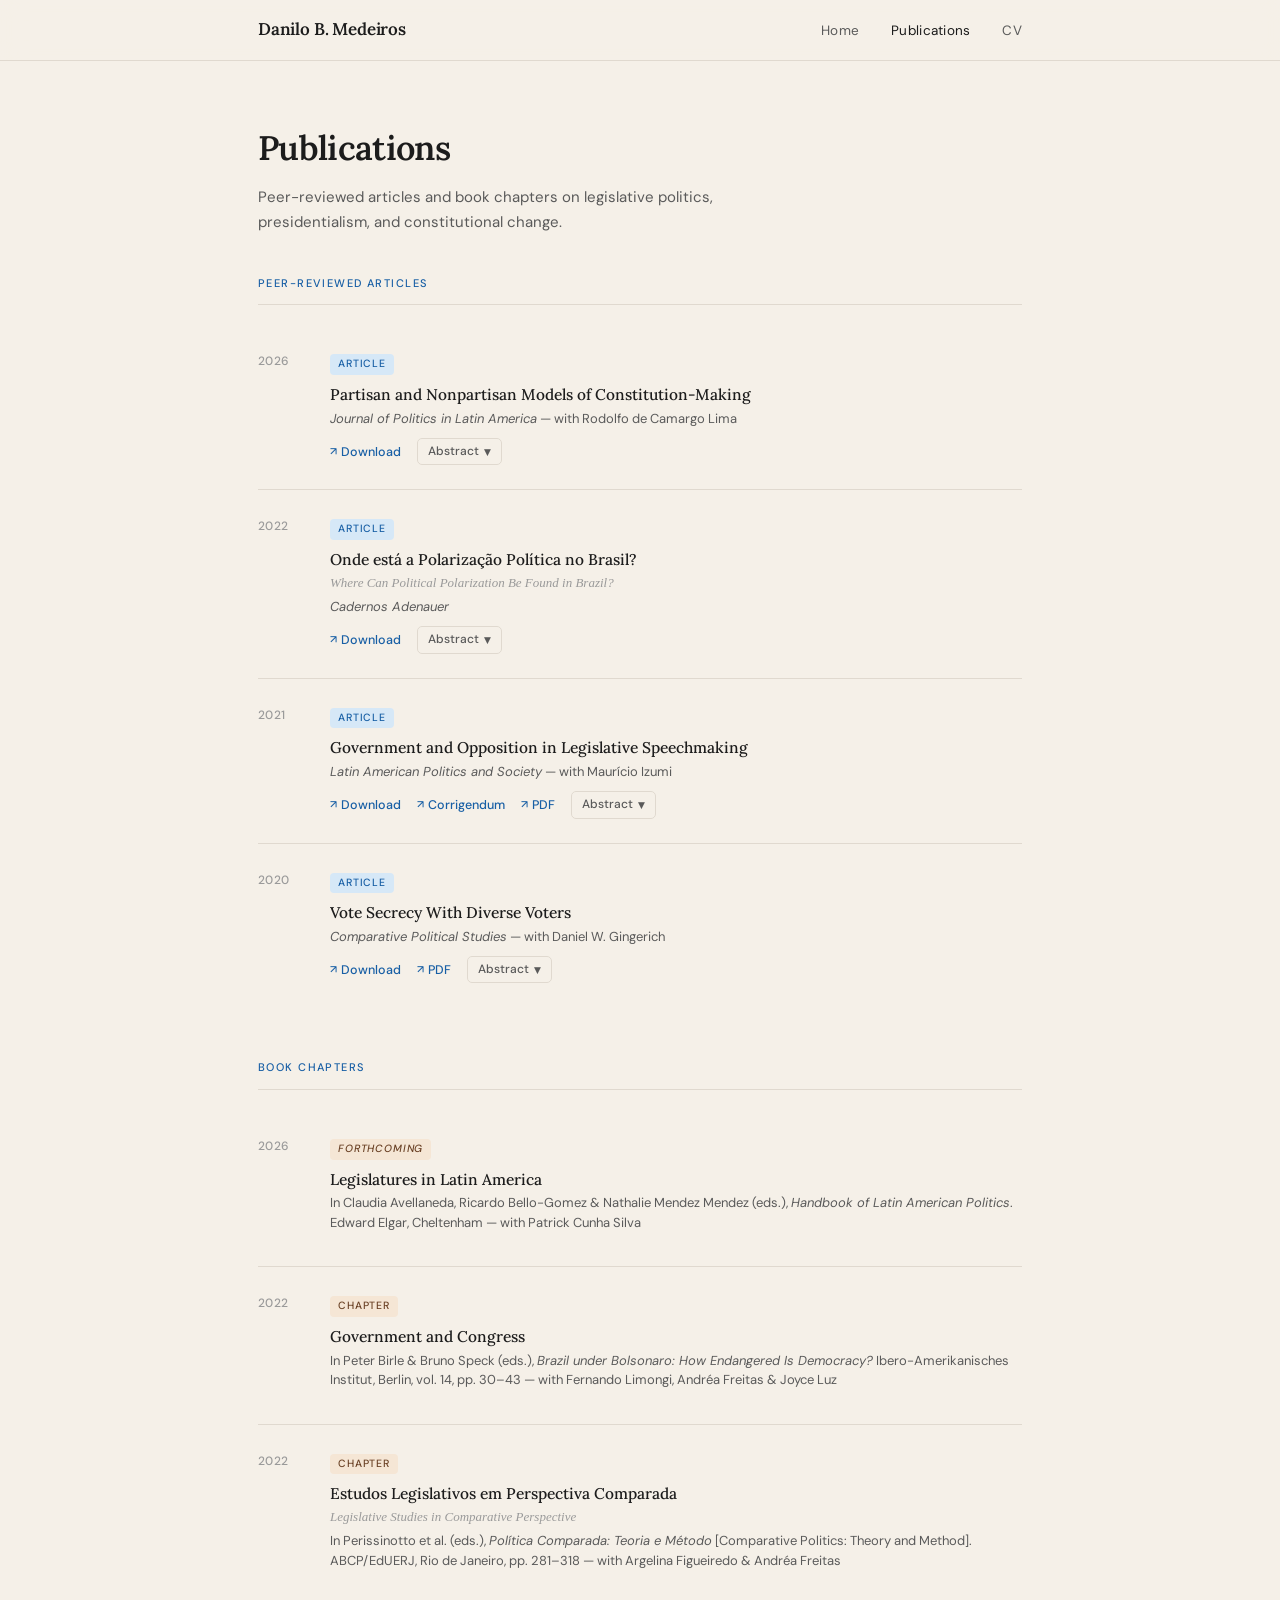
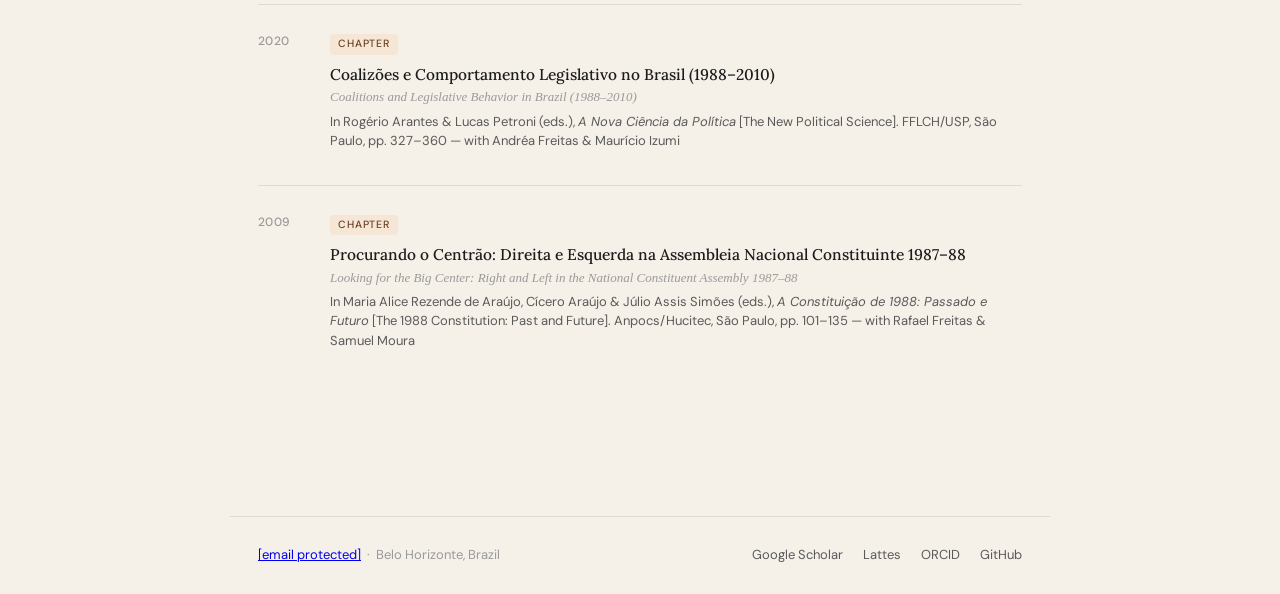
==== commit ca371bcc: "Update publications.html" ====
--- a/publications.html
+++ b/publications.html
@@ -349,11 +349,11 @@
             <p class="pub-venue"><em>Journal of Politics in Latin America</em> &mdash; with Rodolfo de Camargo Lima</p>
             <div class="pub-links">
               <a class="pub-link" href="https://doi.org/10.1177/1866802X251397954" target="_blank">Download</a>
-              <button class="abstract-btn" aria-expanded="false" onclick="toggleAbstract(this)">
+              <button class="abstract-btn" aria-expanded="false" data-target="abs-jpla" onclick="toggleAbstract(this)">
                 Abstract <span class="chevron">▼</span>
               </button>
             </div>
-            <div class="abstract-box">
+            <div class="abstract-box" id="abs-jpla">
               <p>This paper compares Brazil's (1987–1988) National Constituent Assembly and Chile's (2021–2022) Constitutional Convention to examine how partisanship and institutional design shape constitution-making outcomes. Brazil's party-based assembly, despite internal ideological heterogeneity, achieved an accepted constitution through structured negotiation and leadership mechanisms. Meanwhile, Chile's nonpartisan convention faced fragmentation among independent constituents, had limited coordination tools, and ultimately produced a draft rejected by referendum. Drawing on a qualitative comparative case approach, roll-call analysis, and matching techniques, we show that partisan infrastructure can mitigate negotiation challenges by fostering compromise. In contrast, nonpartisan assemblies may enhance inclusiveness but risk fragmentation and instability without robust coordination mechanisms that bridge internal divisions. These findings challenge the presumed superiority of nonpartisan conventions, demonstrating the importance of party-based institutional frameworks for managing collective action problems in constitution-making.</p>
             </div>
           </div>
@@ -369,11 +369,11 @@
             <p class="pub-venue"><em>Cadernos Adenauer</em></p>
             <div class="pub-links">
               <a class="pub-link" href="https://www.kas.de/documents/265553/265602/KA+Cad+2022.1+-+cap%C3%ADtulo+2+vf.pdf/d8e32c39-db5a-9695-b931-c362e92686d7?t=1652375381805" target="_blank">Download</a>
-              <button class="abstract-btn" aria-expanded="false" onclick="toggleAbstract(this)">
+              <button class="abstract-btn" aria-expanded="false" data-target="abs-adenauer" onclick="toggleAbstract(this)">
                 Abstract <span class="chevron">▼</span>
               </button>
             </div>
-            <div class="abstract-box">
+            <div class="abstract-box" id="abs-adenauer">
               <p>Contemporary Brazilian politics is frequently described as "polarized" by academics, journalists, commentators, and the general public. This term often implies a crisis and dysfunctionality, similar to descriptions of other democracies. But what exactly does political polarization entail? Is it occurring only among the electorate, or also within parties and among parliamentarians? How has this phenomenon developed in Brazil and other countries? This essay aims to answer these questions and contribute to the discussion about the interaction between the preferences and interests of representatives and those they represent. To this end, I provide an overview of the literature and present data specific to the Brazilian case. Finally, I discuss the possible impacts of polarization on the 2022 elections and the future of democracy.</p>
             </div>
           </div>
@@ -390,11 +390,11 @@
               <a class="pub-link" href="https://doi.org/10.1017/lap.2020.36" target="_blank">Download</a>
               <a class="pub-link" href="https://doi.org/10.1017/lap.2021.66" target="_blank">Corrigendum</a>
               <a class="pub-link" href="papers/speechmaking.pdf">PDF</a>
-              <button class="abstract-btn" aria-expanded="false" onclick="toggleAbstract(this)">
+              <button class="abstract-btn" aria-expanded="false" data-target="abs-laps" onclick="toggleAbstract(this)">
                 Abstract <span class="chevron">▼</span>
               </button>
             </div>
-            <div class="abstract-box">
+            <div class="abstract-box" id="abs-laps">
               <p>This research note explores whether the government-opposition dimension that emerges from voting records of Brazilian legislatures also arises in legislative speechmaking. Since the earlier stages of the legislative process are innocuous to policy outcomes, party leaders would have fewer incentives to coerce their copartisans' behavior in speeches than in roll calls. To test this expectation, this study estimates Brazilian political parties' policy positions, relying on a sentiment analysis approach to classify 64,000 senators' speeches. The results suggest that the president and the party leadership exert significant influence not only over how legislators vote but also over how they speak. We speculate that these unforeseen findings are backed by the decisiveness of speeches in passing legislation, the importance leadership gives to party brand, and legislators' need to signal their positions to leaders and the government.</p>
             </div>
           </div>
@@ -410,11 +410,11 @@
             <div class="pub-links">
               <a class="pub-link" href="http://dx.doi.org/10.1177/0010414019859040" target="_blank">Download</a>
               <a class="pub-link" href="papers/vote_secrecy.pdf">PDF</a>
-              <button class="abstract-btn" aria-expanded="false" onclick="toggleAbstract(this)">
+              <button class="abstract-btn" aria-expanded="false" data-target="abs-cps" onclick="toggleAbstract(this)">
                 Abstract <span class="chevron">▼</span>
               </button>
             </div>
-            <div class="abstract-box">
+            <div class="abstract-box" id="abs-cps">
               <p>Why would incumbent politicians adopt the secret ballot when doing so weakens the advantages of incumbency? Why is the secret ballot considered a democratizing reform in some settings, whereas in others it is associated with democratic backsliding? We provide theory and empirics to address these questions. Our starting point is the observation that the secret ballot had two consequences. It reduced the capacity to monitor the vote, thereby dampening the efficacy of clientelism. Yet, depending on literacy and electoral rules, it could also narrow political participation. Recognizing this, we endogenize politicians' preferences over the secret ballot, concentrating on the role of their personal and constituency characteristics.</p>
             </div>
           </div>
@@ -490,7 +490,7 @@
           <div>
             <span class="pub-tag book">Chapter</span>
             <p class="pub-title">Procurando o Centrão: Direita e Esquerda na Assembleia Nacional Constituinte 1987–88</p>
-            <p class="pub-title-translation">Looking for the Center: Right and Left in the National Constituent Assembly 1987–88</p>
+            <p class="pub-title-translation">Looking for the Big Center: Right and Left in the National Constituent Assembly 1987–88</p>
             <p class="pub-venue">
               In Maria Alice Rezende de Araújo, Cícero Araújo &amp; Júlio Assis Simões (eds.),
               <em>A Constituição de 1988: Passado e Futuro</em> [The 1988 Constitution: Past and Future].
@@ -517,8 +517,12 @@
 
   <script data-cfasync="false" src="/cdn-cgi/scripts/5c5dd728/cloudflare-static/email-decode.min.js"></script><script>
     function toggleAbstract(btn) {
-      const box = btn.clos
-  </footer>
+      const box = document.getElementById(btn.dataset.target);
+      const isOpen = box.classList.contains('open');
+      box.classList.toggle('open', !isOpen);
+      btn.setAttribute('aria-expanded', String(!isOpen));
+    }
+  </script>
 
 </body>
 </html>
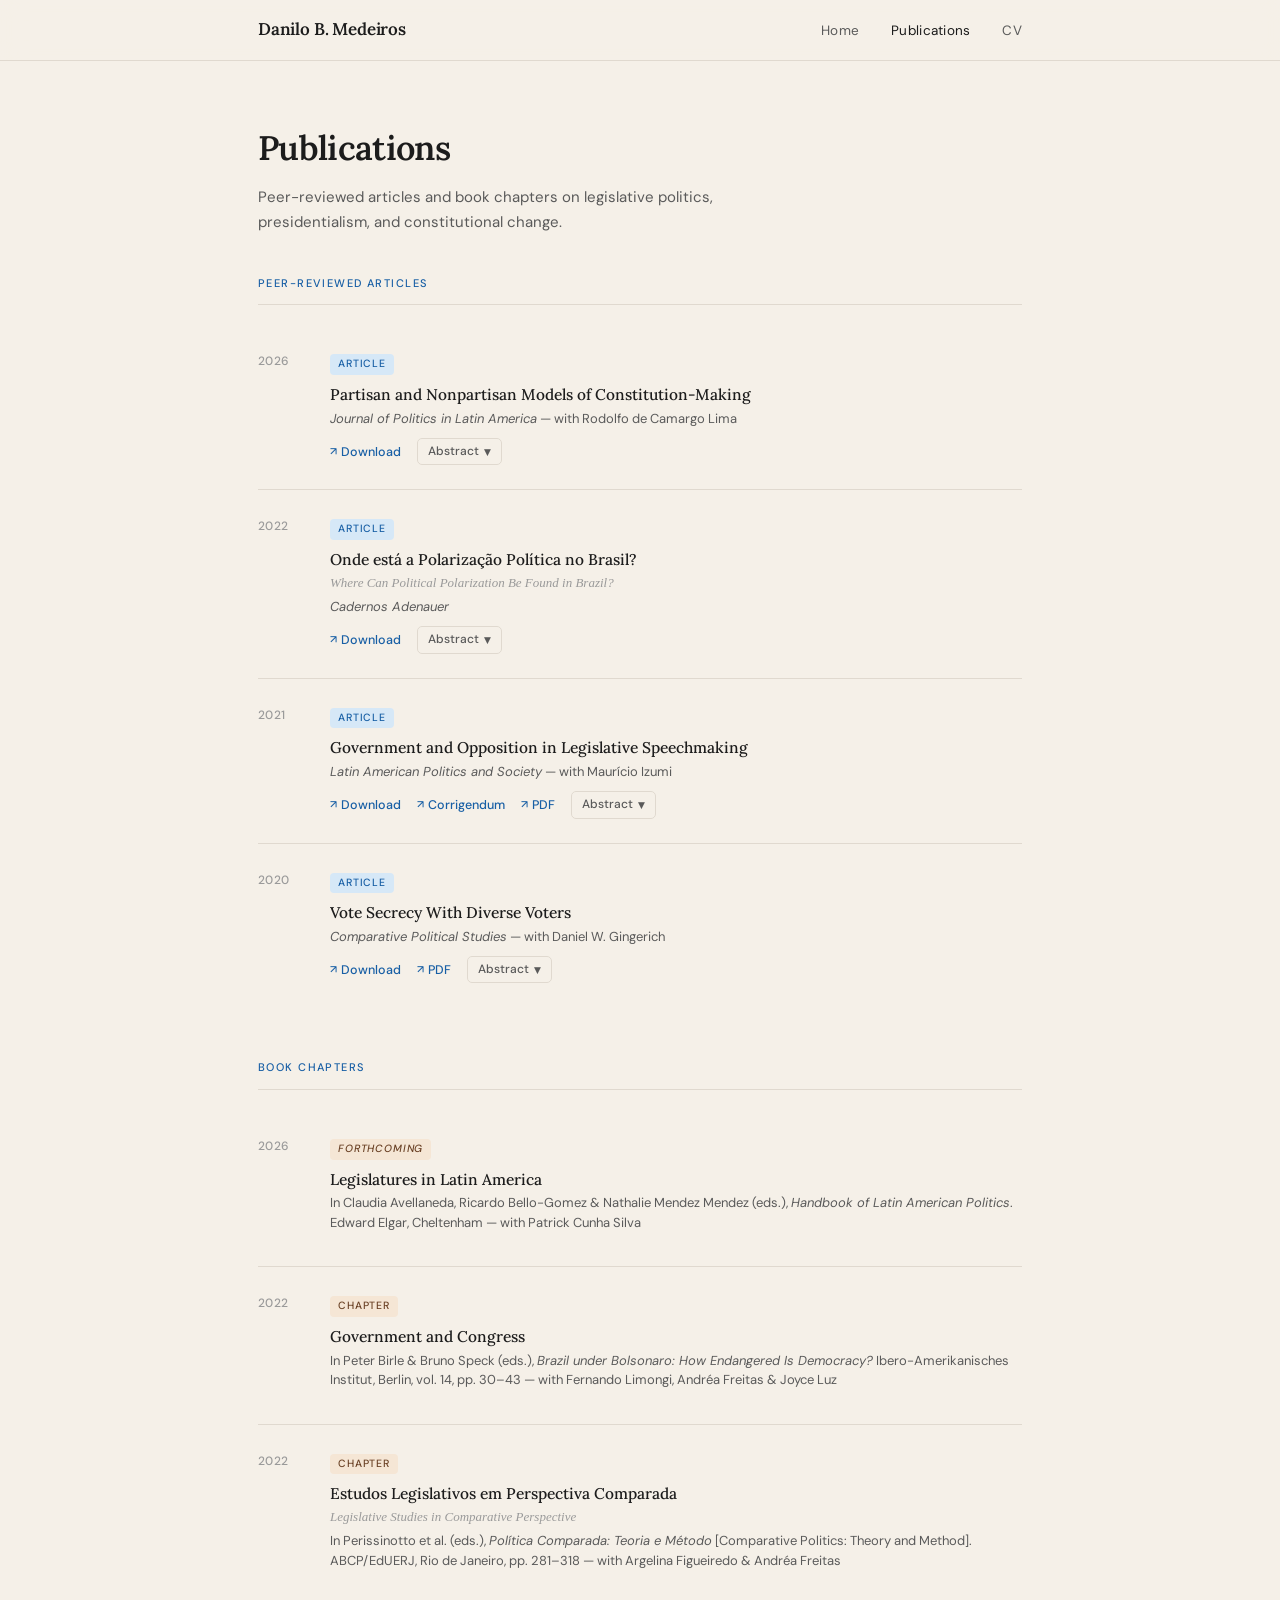
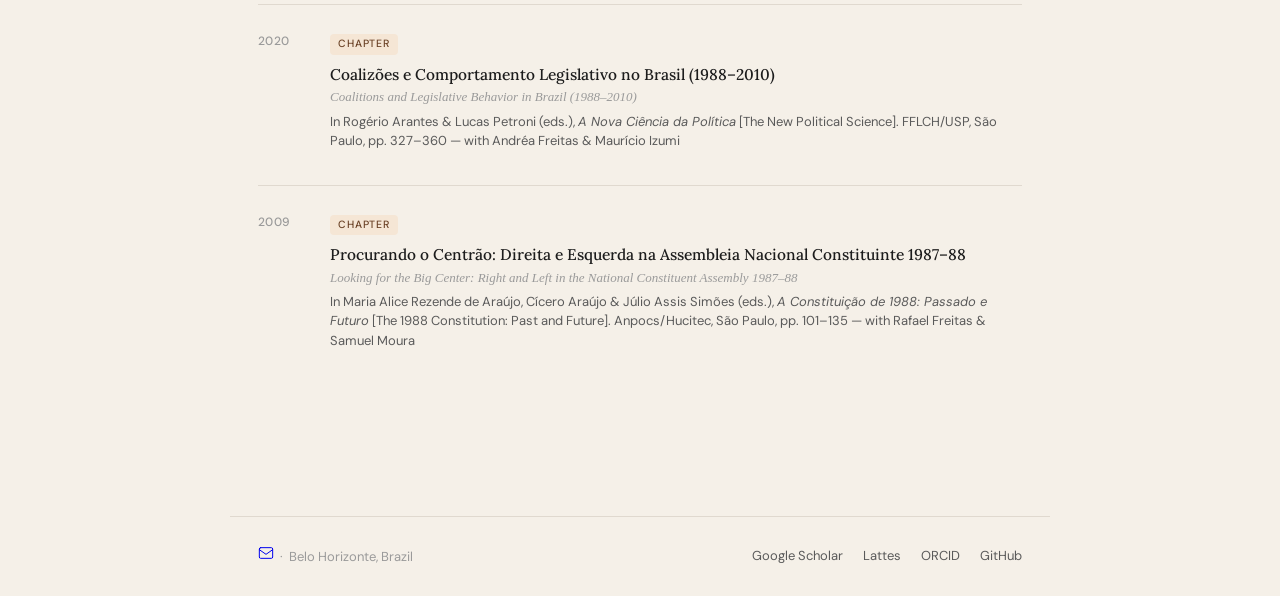
==== commit 29fceec9: "Update publications.html" ====
--- a/publications.html
+++ b/publications.html
@@ -506,7 +506,7 @@
   </main>
 
   <footer>
-    <span class="footer-left"><a href="/cdn-cgi/l/email-protection" class="__cf_email__" data-cfemail="5236303f3736373b203d211227343f357c3020">[email&#160;protected]</a> &nbsp;·&nbsp; Belo Horizonte, Brazil</span>
+    <span class="footer-left"><a class="footer-email" href="mailto:danilomedeiros@ufmg.br" title="danilomedeiros@ufmg.br"><svg xmlns="http://www.w3.org/2000/svg" width="16" height="16" viewBox="0 0 24 24" fill="none" stroke="currentColor" stroke-width="1.5" stroke-linecap="round" stroke-linejoin="round"><rect x="2" y="4" width="20" height="16" rx="2"/><path d="M2 7l10 7 10-7"/></svg></a> &nbsp;·&nbsp; Belo Horizonte, Brazil</span>
     <div class="footer-links">
       <a href="https://scholar.google.com/citations?user=SErgSUYAAAAJ&hl=pt-BR" target="_blank">Google Scholar</a>
       <a href="http://lattes.cnpq.br/6600809862208281" target="_blank">Lattes</a>
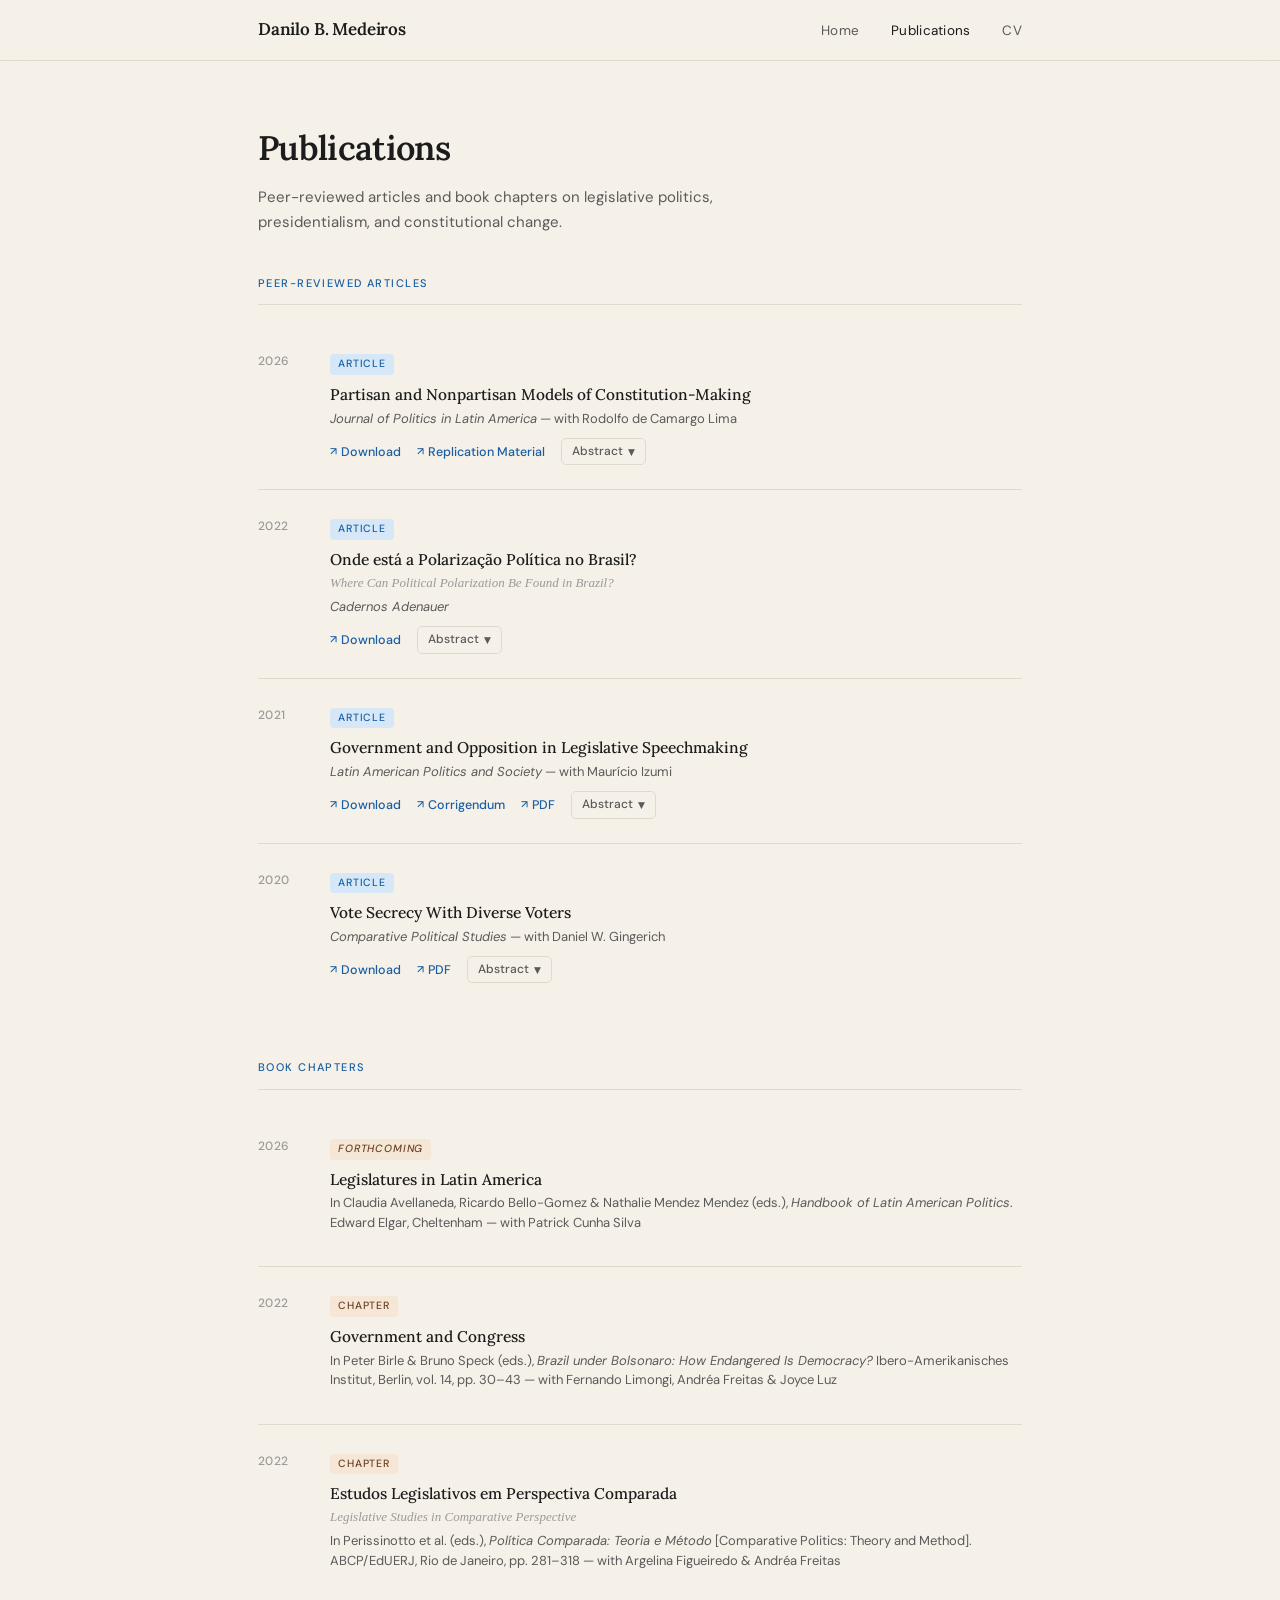
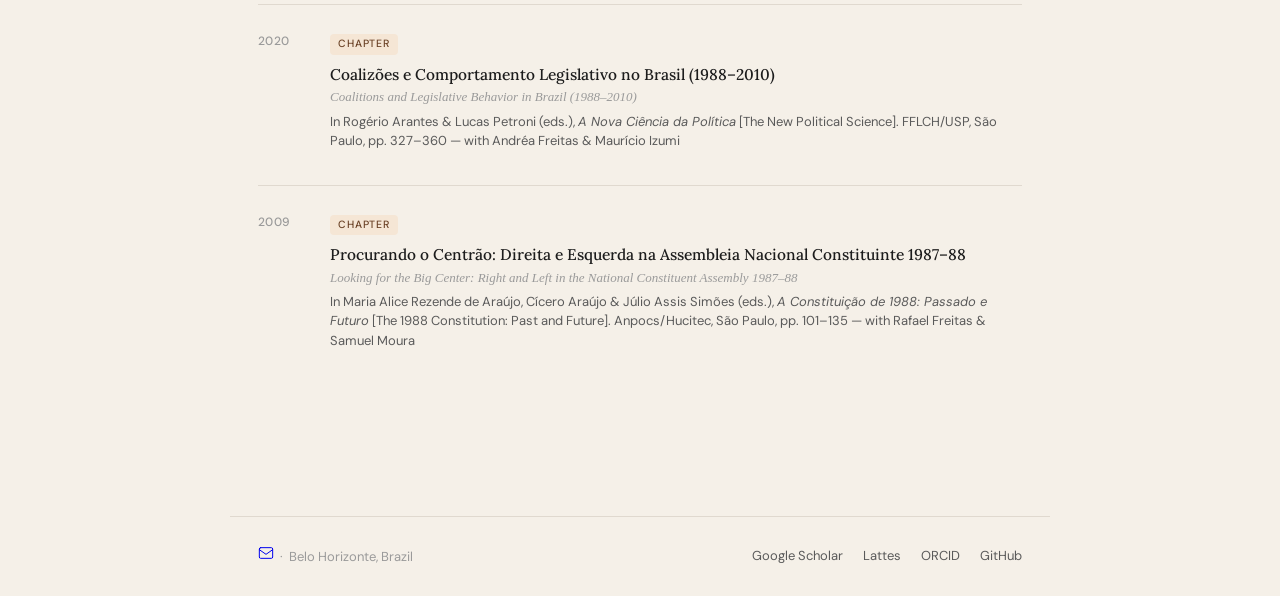
==== commit 54f38d06: "Update publications.html" ====
--- a/publications.html
+++ b/publications.html
@@ -349,6 +349,7 @@
             <p class="pub-venue"><em>Journal of Politics in Latin America</em> &mdash; with Rodolfo de Camargo Lima</p>
             <div class="pub-links">
               <a class="pub-link" href="https://doi.org/10.1177/1866802X251397954" target="_blank">Download</a>
+              <a class="pub-link" href="https://doi.org/10.1177/1866802X2513979544" target="_blank">Replication Material</a>
               <button class="abstract-btn" aria-expanded="false" data-target="abs-jpla" onclick="toggleAbstract(this)">
                 Abstract <span class="chevron">▼</span>
               </button>
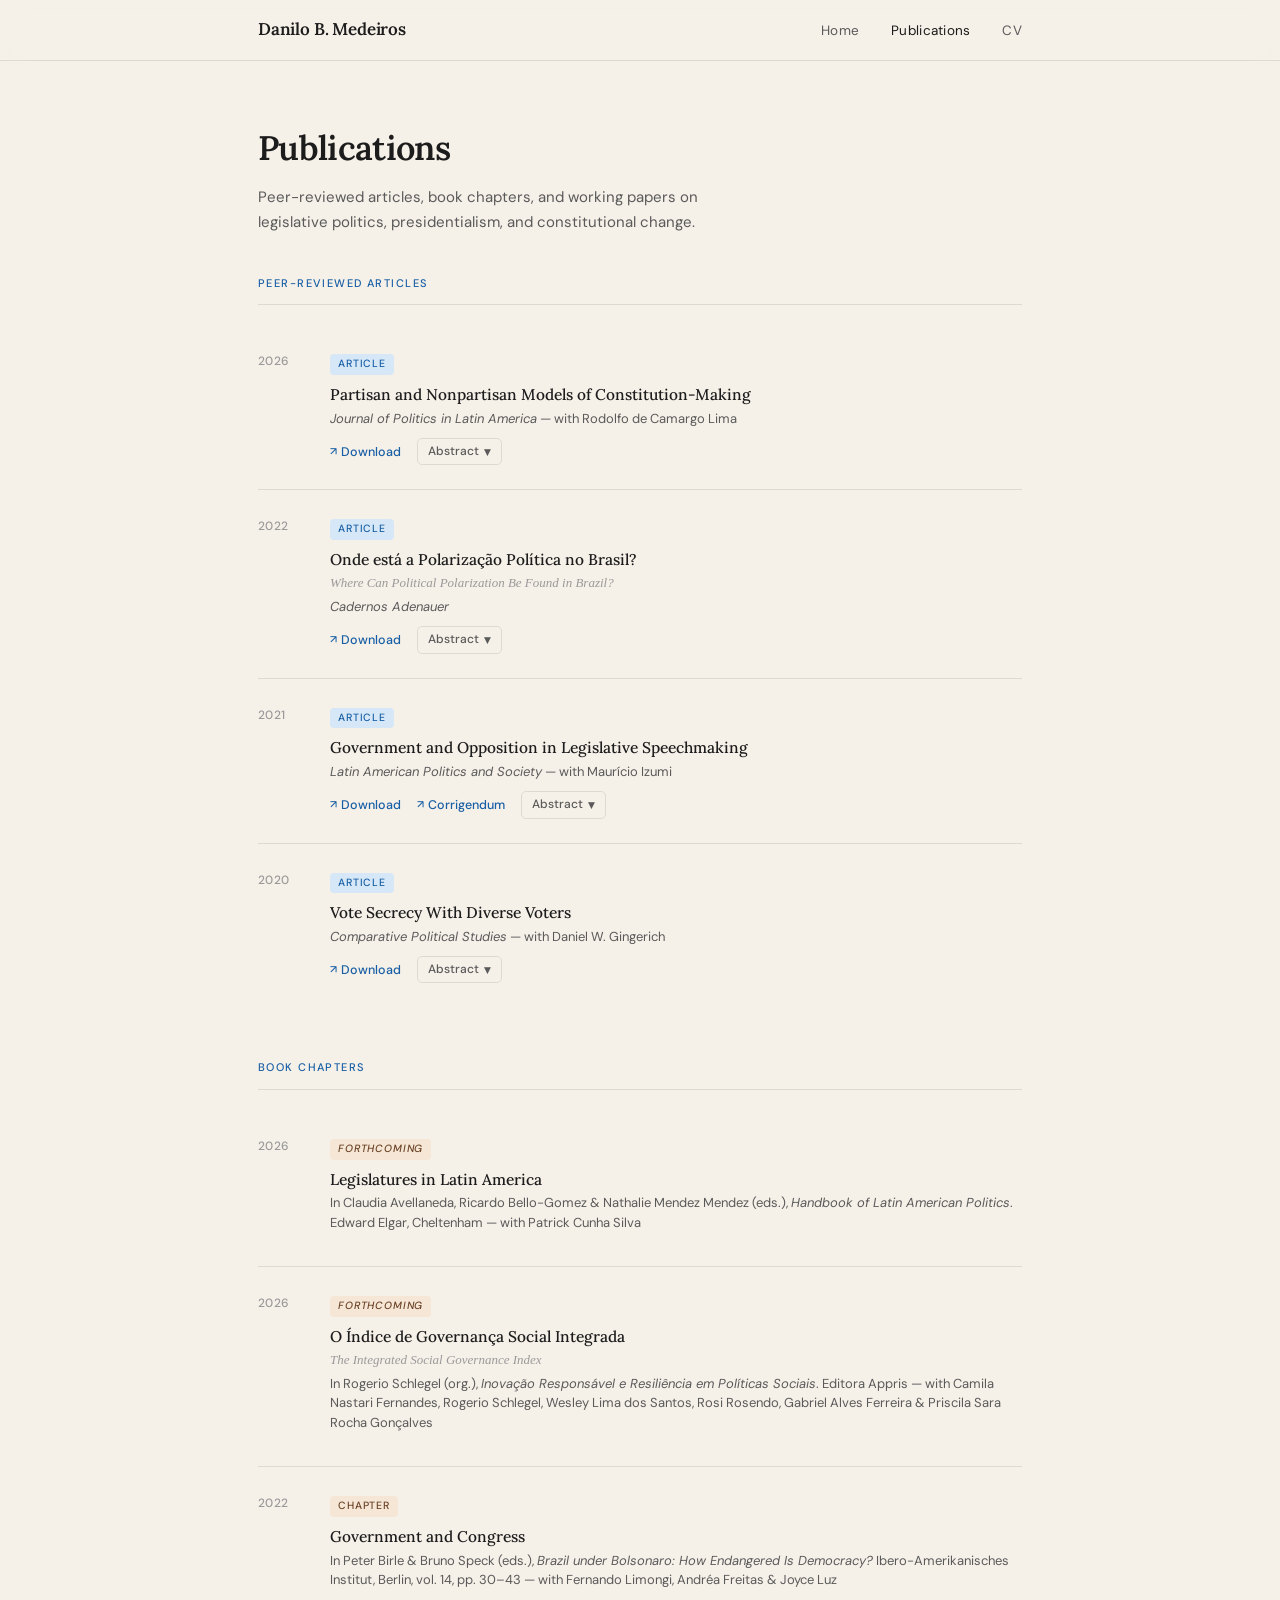
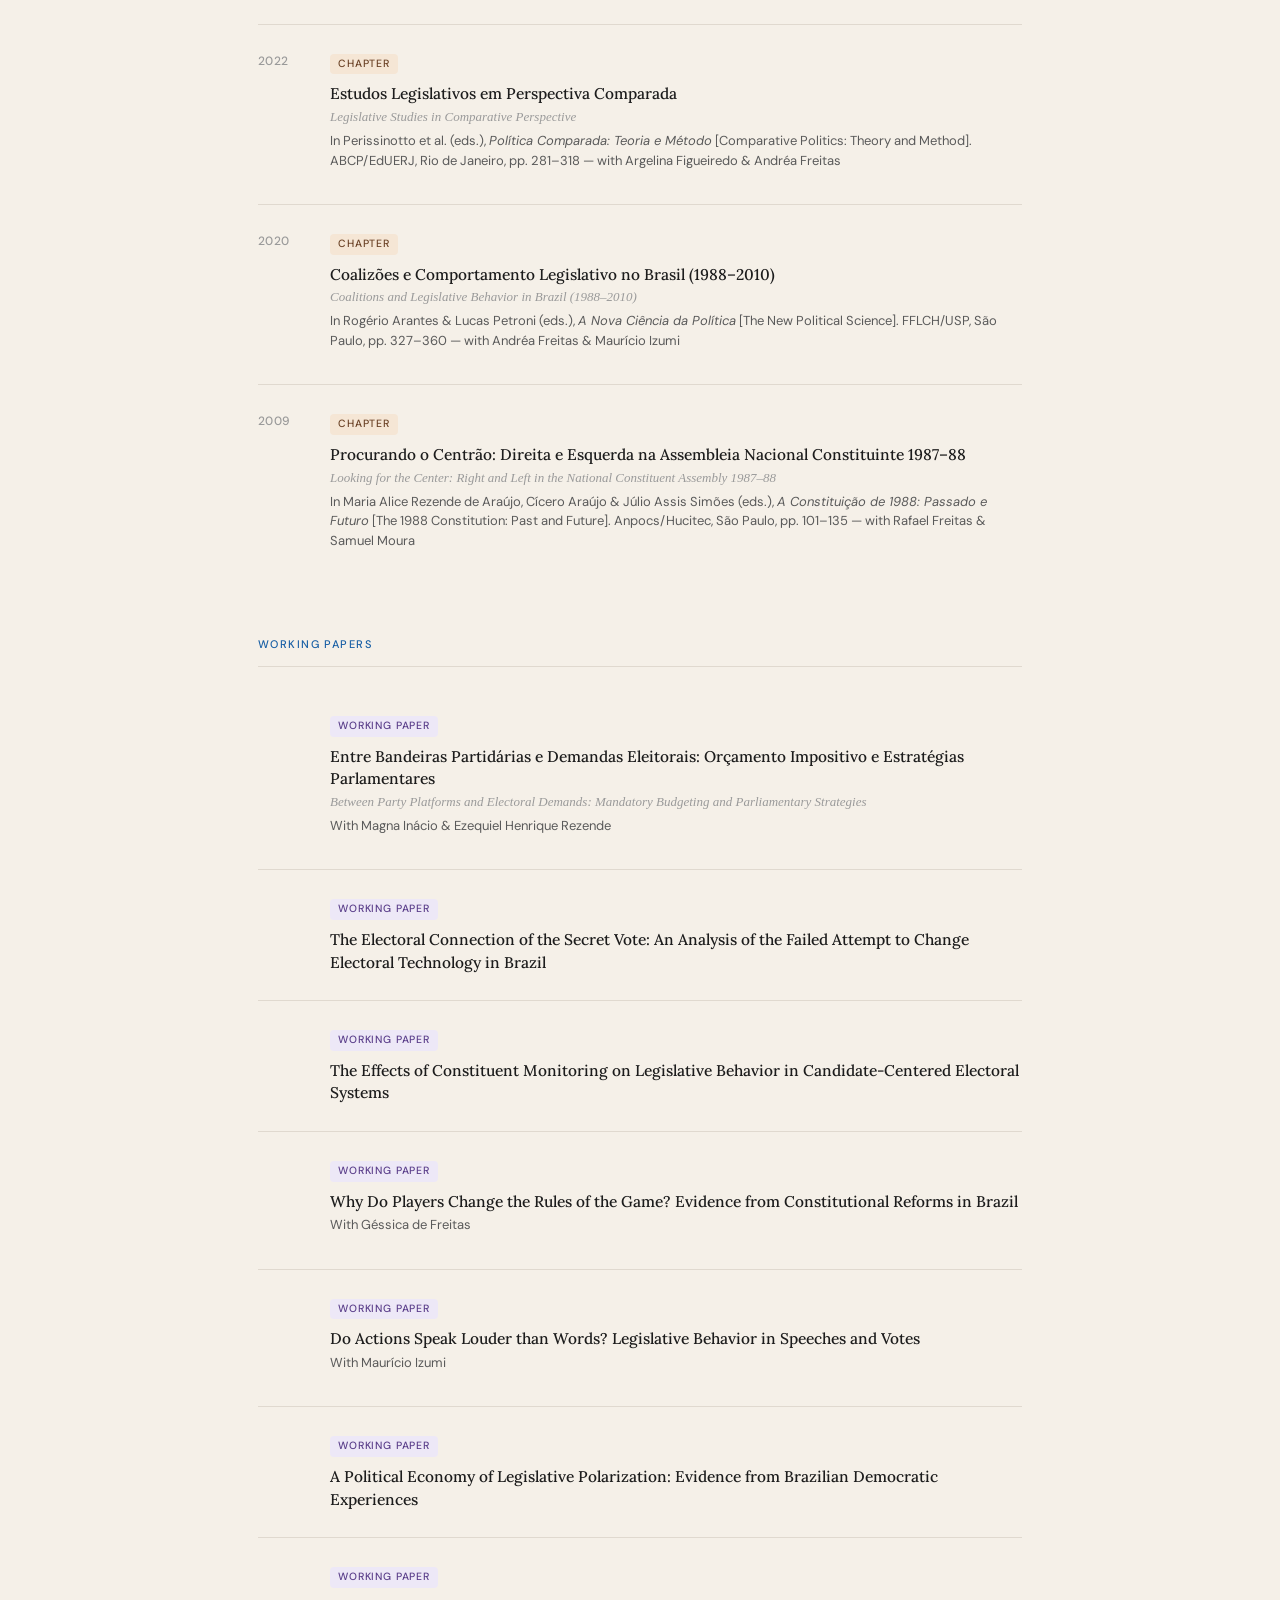
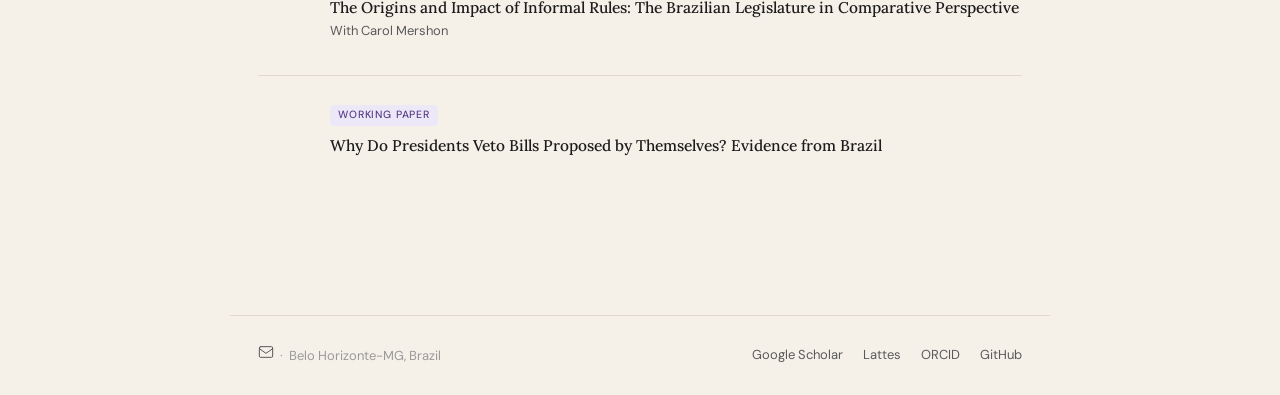
==== commit 635834d7: "Update publications.html" ====
--- a/publications.html
+++ b/publications.html
@@ -131,6 +131,7 @@
     .section:nth-child(1) { animation-delay: 0.05s; }
     .section:nth-child(2) { animation-delay: 0.10s; }
     .section:nth-child(3) { animation-delay: 0.15s; }
+    .section:nth-child(4) { animation-delay: 0.20s; }
 
     .section-label {
       font-size: 11px;
@@ -179,6 +180,7 @@
 
     .pub-tag.book        { color: #6B4226; background: #f5e6d5; }
     .pub-tag.forthcoming { color: #6B4226; background: #f5e6d5; font-style: italic; }
+    .pub-tag.wp          { color: #5a3e8a; background: #ede8f7; }
 
     .pub-title {
       font-family: var(--serif);
@@ -203,6 +205,14 @@
       color: var(--muted);
       margin-bottom: 10px;
       line-height: 1.5;
+    }
+
+    .pub-conferences {
+      font-size: 12px;
+      color: var(--faint);
+      line-height: 1.7;
+      margin-bottom: 10px;
+      font-style: italic;
     }
 
     .pub-links {
@@ -244,10 +254,7 @@
       line-height: 1.6;
     }
 
-    .abstract-btn:hover {
-      border-color: var(--blue);
-      color: var(--blue);
-    }
+    .abstract-btn:hover { border-color: var(--blue); color: var(--blue); }
 
     .abstract-btn .chevron {
       font-size: 9px;
@@ -255,9 +262,7 @@
       display: inline-block;
     }
 
-    .abstract-btn[aria-expanded="true"] .chevron {
-      transform: rotate(180deg);
-    }
+    .abstract-btn[aria-expanded="true"] .chevron { transform: rotate(180deg); }
 
     .abstract-box {
       display: none;
@@ -289,6 +294,16 @@
       gap: 12px;
     }
 
+    .footer-email {
+      color: var(--muted);
+      display: inline-flex;
+      align-items: center;
+      transition: color 0.15s;
+    }
+
+    .footer-email:hover { color: var(--blue); }
+    .footer-email svg { display: block; }
+
     .footer-left { font-size: 13px; color: var(--faint); }
 
     .footer-links { display: flex; gap: 20px; }
@@ -330,7 +345,7 @@
 
   <div class="page-header">
     <h1>Publications</h1>
-    <p>Peer-reviewed articles and book chapters on legislative politics, presidentialism, and constitutional change.</p>
+    <p>Peer-reviewed articles, book chapters, and working papers on legislative politics, presidentialism, and constitutional change.</p>
   </div>
 
   <main>
@@ -340,7 +355,6 @@
       <p class="section-label">Peer-reviewed articles</p>
       <div class="pub-list">
 
-        <!-- JPLA 2026 -->
         <div class="pub-item">
           <span class="pub-year">2026</span>
           <div>
@@ -349,10 +363,7 @@
             <p class="pub-venue"><em>Journal of Politics in Latin America</em> &mdash; with Rodolfo de Camargo Lima</p>
             <div class="pub-links">
               <a class="pub-link" href="https://doi.org/10.1177/1866802X251397954" target="_blank">Download</a>
-              <a class="pub-link" href="https://doi.org/10.1177/1866802X2513979544" target="_blank">Replication Material</a>
-              <button class="abstract-btn" aria-expanded="false" data-target="abs-jpla" onclick="toggleAbstract(this)">
-                Abstract <span class="chevron">▼</span>
-              </button>
+              <button class="abstract-btn" aria-expanded="false" data-target="abs-jpla" onclick="toggleAbstract(this)">Abstract <span class="chevron">▼</span></button>
             </div>
             <div class="abstract-box" id="abs-jpla">
               <p>This paper compares Brazil's (1987–1988) National Constituent Assembly and Chile's (2021–2022) Constitutional Convention to examine how partisanship and institutional design shape constitution-making outcomes. Brazil's party-based assembly, despite internal ideological heterogeneity, achieved an accepted constitution through structured negotiation and leadership mechanisms. Meanwhile, Chile's nonpartisan convention faced fragmentation among independent constituents, had limited coordination tools, and ultimately produced a draft rejected by referendum. Drawing on a qualitative comparative case approach, roll-call analysis, and matching techniques, we show that partisan infrastructure can mitigate negotiation challenges by fostering compromise. In contrast, nonpartisan assemblies may enhance inclusiveness but risk fragmentation and instability without robust coordination mechanisms that bridge internal divisions. These findings challenge the presumed superiority of nonpartisan conventions, demonstrating the importance of party-based institutional frameworks for managing collective action problems in constitution-making.</p>
@@ -360,7 +371,6 @@
           </div>
         </div>
 
-        <!-- Cadernos Adenauer 2022 -->
         <div class="pub-item">
           <span class="pub-year">2022</span>
           <div>
@@ -370,9 +380,7 @@
             <p class="pub-venue"><em>Cadernos Adenauer</em></p>
             <div class="pub-links">
               <a class="pub-link" href="https://www.kas.de/documents/265553/265602/KA+Cad+2022.1+-+cap%C3%ADtulo+2+vf.pdf/d8e32c39-db5a-9695-b931-c362e92686d7?t=1652375381805" target="_blank">Download</a>
-              <button class="abstract-btn" aria-expanded="false" data-target="abs-adenauer" onclick="toggleAbstract(this)">
-                Abstract <span class="chevron">▼</span>
-              </button>
+              <button class="abstract-btn" aria-expanded="false" data-target="abs-adenauer" onclick="toggleAbstract(this)">Abstract <span class="chevron">▼</span></button>
             </div>
             <div class="abstract-box" id="abs-adenauer">
               <p>Contemporary Brazilian politics is frequently described as "polarized" by academics, journalists, commentators, and the general public. This term often implies a crisis and dysfunctionality, similar to descriptions of other democracies. But what exactly does political polarization entail? Is it occurring only among the electorate, or also within parties and among parliamentarians? How has this phenomenon developed in Brazil and other countries? This essay aims to answer these questions and contribute to the discussion about the interaction between the preferences and interests of representatives and those they represent. To this end, I provide an overview of the literature and present data specific to the Brazilian case. Finally, I discuss the possible impacts of polarization on the 2022 elections and the future of democracy.</p>
@@ -380,7 +388,6 @@
           </div>
         </div>
 
-        <!-- LAPS 2021 -->
         <div class="pub-item">
           <span class="pub-year">2021</span>
           <div>
@@ -390,10 +397,7 @@
             <div class="pub-links">
               <a class="pub-link" href="https://doi.org/10.1017/lap.2020.36" target="_blank">Download</a>
               <a class="pub-link" href="https://doi.org/10.1017/lap.2021.66" target="_blank">Corrigendum</a>
-              <a class="pub-link" href="papers/speechmaking.pdf">PDF</a>
-              <button class="abstract-btn" aria-expanded="false" data-target="abs-laps" onclick="toggleAbstract(this)">
-                Abstract <span class="chevron">▼</span>
-              </button>
+              <button class="abstract-btn" aria-expanded="false" data-target="abs-laps" onclick="toggleAbstract(this)">Abstract <span class="chevron">▼</span></button>
             </div>
             <div class="abstract-box" id="abs-laps">
               <p>This research note explores whether the government-opposition dimension that emerges from voting records of Brazilian legislatures also arises in legislative speechmaking. Since the earlier stages of the legislative process are innocuous to policy outcomes, party leaders would have fewer incentives to coerce their copartisans' behavior in speeches than in roll calls. To test this expectation, this study estimates Brazilian political parties' policy positions, relying on a sentiment analysis approach to classify 64,000 senators' speeches. The results suggest that the president and the party leadership exert significant influence not only over how legislators vote but also over how they speak. We speculate that these unforeseen findings are backed by the decisiveness of speeches in passing legislation, the importance leadership gives to party brand, and legislators' need to signal their positions to leaders and the government.</p>
@@ -401,7 +405,6 @@
           </div>
         </div>
 
-        <!-- CPS 2020 -->
         <div class="pub-item">
           <span class="pub-year">2020</span>
           <div>
@@ -410,10 +413,7 @@
             <p class="pub-venue"><em>Comparative Political Studies</em> &mdash; with Daniel W. Gingerich</p>
             <div class="pub-links">
               <a class="pub-link" href="http://dx.doi.org/10.1177/0010414019859040" target="_blank">Download</a>
-              <a class="pub-link" href="papers/vote_secrecy.pdf">PDF</a>
-              <button class="abstract-btn" aria-expanded="false" data-target="abs-cps" onclick="toggleAbstract(this)">
-                Abstract <span class="chevron">▼</span>
-              </button>
+              <button class="abstract-btn" aria-expanded="false" data-target="abs-cps" onclick="toggleAbstract(this)">Abstract <span class="chevron">▼</span></button>
             </div>
             <div class="abstract-box" id="abs-cps">
               <p>Why would incumbent politicians adopt the secret ballot when doing so weakens the advantages of incumbency? Why is the secret ballot considered a democratizing reform in some settings, whereas in others it is associated with democratic backsliding? We provide theory and empirics to address these questions. Our starting point is the observation that the secret ballot had two consequences. It reduced the capacity to monitor the vote, thereby dampening the efficacy of clientelism. Yet, depending on literacy and electoral rules, it could also narrow political participation. Recognizing this, we endogenize politicians' preferences over the secret ballot, concentrating on the role of their personal and constituency characteristics.</p>
@@ -438,6 +438,20 @@
               In Claudia Avellaneda, Ricardo Bello-Gomez &amp; Nathalie Mendez Mendez (eds.),
               <em>Handbook of Latin American Politics</em>.
               Edward Elgar, Cheltenham &mdash; with Patrick Cunha Silva
+            </p>
+          </div>
+        </div>
+
+        <div class="pub-item">
+          <span class="pub-year">2026</span>
+          <div>
+            <span class="pub-tag forthcoming">Forthcoming</span>
+            <p class="pub-title">O Índice de Governança Social Integrada</p>
+            <p class="pub-title-translation">The Integrated Social Governance Index</p>
+            <p class="pub-venue">
+              In Rogerio Schlegel (org.),
+              <em>Inovação Responsável e Resiliência em Políticas Sociais</em>.
+              Editora Appris &mdash; with Camila Nastari Fernandes, Rogerio Schlegel, Wesley Lima dos Santos, Rosi Rosendo, Gabriel Alves Ferreira &amp; Priscila Sara Rocha Gonçalves
             </p>
           </div>
         </div>
@@ -491,7 +505,7 @@
           <div>
             <span class="pub-tag book">Chapter</span>
             <p class="pub-title">Procurando o Centrão: Direita e Esquerda na Assembleia Nacional Constituinte 1987–88</p>
-            <p class="pub-title-translation">Looking for the Big Center: Right and Left in the National Constituent Assembly 1987–88</p>
+            <p class="pub-title-translation">Looking for the Center: Right and Left in the National Constituent Assembly 1987–88</p>
             <p class="pub-venue">
               In Maria Alice Rezende de Araújo, Cícero Araújo &amp; Júlio Assis Simões (eds.),
               <em>A Constituição de 1988: Passado e Futuro</em> [The 1988 Constitution: Past and Future].
@@ -504,10 +518,87 @@
       </div>
     </section>
 
+        <!-- WORKING PAPERS -->
+    <section class="section">
+      <p class="section-label">Working papers</p>
+      <div class="pub-list">
+
+        <div class="pub-item">
+          <span class="pub-year"></span>
+          <div>
+            <span class="pub-tag wp">Working Paper</span>
+            <p class="pub-title">Entre Bandeiras Partidárias e Demandas Eleitorais: Orçamento Impositivo e Estratégias Parlamentares</p>
+            <p class="pub-title-translation">Between Party Platforms and Electoral Demands: Mandatory Budgeting and Parliamentary Strategies</p>
+            <p class="pub-venue">With Magna Inácio &amp; Ezequiel Henrique Rezende</p>
+          </div>
+        </div>
+
+        <div class="pub-item">
+          <span class="pub-year"></span>
+          <div>
+            <span class="pub-tag wp">Working Paper</span>
+            <p class="pub-title">The Electoral Connection of the Secret Vote: An Analysis of the Failed Attempt to Change Electoral Technology in Brazil</p>
+          </div>
+        </div>
+
+        <div class="pub-item">
+          <span class="pub-year"></span>
+          <div>
+            <span class="pub-tag wp">Working Paper</span>
+            <p class="pub-title">The Effects of Constituent Monitoring on Legislative Behavior in Candidate-Centered Electoral Systems</p>
+          </div>
+        </div>
+
+        <div class="pub-item">
+          <span class="pub-year"></span>
+          <div>
+            <span class="pub-tag wp">Working Paper</span>
+            <p class="pub-title">Why Do Players Change the Rules of the Game? Evidence from Constitutional Reforms in Brazil</p>
+            <p class="pub-venue">With Géssica de Freitas</p>
+          </div>
+        </div>
+
+        <div class="pub-item">
+          <span class="pub-year"></span>
+          <div>
+            <span class="pub-tag wp">Working Paper</span>
+            <p class="pub-title">Do Actions Speak Louder than Words? Legislative Behavior in Speeches and Votes</p>
+            <p class="pub-venue">With Maurício Izumi</p>
+          </div>
+        </div>
+
+        <div class="pub-item">
+          <span class="pub-year"></span>
+          <div>
+            <span class="pub-tag wp">Working Paper</span>
+            <p class="pub-title">A Political Economy of Legislative Polarization: Evidence from Brazilian Democratic Experiences</p>
+          </div>
+        </div>
+
+        <div class="pub-item">
+          <span class="pub-year"></span>
+          <div>
+            <span class="pub-tag wp">Working Paper</span>
+            <p class="pub-title">The Origins and Impact of Informal Rules: The Brazilian Legislature in Comparative Perspective</p>
+            <p class="pub-venue">With Carol Mershon</p>
+          </div>
+        </div>
+
+        <div class="pub-item">
+          <span class="pub-year"></span>
+          <div>
+            <span class="pub-tag wp">Working Paper</span>
+            <p class="pub-title">Why Do Presidents Veto Bills Proposed by Themselves? Evidence from Brazil</p>
+          </div>
+        </div>
+
+      </div>
+    </section>
+
   </main>
 
   <footer>
-    <span class="footer-left"><a class="footer-email" href="mailto:danilomedeiros@ufmg.br" title="danilomedeiros@ufmg.br"><svg xmlns="http://www.w3.org/2000/svg" width="16" height="16" viewBox="0 0 24 24" fill="none" stroke="currentColor" stroke-width="1.5" stroke-linecap="round" stroke-linejoin="round"><rect x="2" y="4" width="20" height="16" rx="2"/><path d="M2 7l10 7 10-7"/></svg></a> &nbsp;·&nbsp; Belo Horizonte, Brazil</span>
+    <span class="footer-left"><a class="footer-email" href="mailto:danilomedeiros@ufmg.br" title="danilomedeiros@ufmg.br"><svg xmlns="http://www.w3.org/2000/svg" width="16" height="16" viewBox="0 0 24 24" fill="none" stroke="currentColor" stroke-width="1.5" stroke-linecap="round" stroke-linejoin="round"><rect x="2" y="4" width="20" height="16" rx="2"/><path d="M2 7l10 7 10-7"/></svg></a> &nbsp;·&nbsp; Belo Horizonte-MG, Brazil</span>
     <div class="footer-links">
       <a href="https://scholar.google.com/citations?user=SErgSUYAAAAJ&hl=pt-BR" target="_blank">Google Scholar</a>
       <a href="http://lattes.cnpq.br/6600809862208281" target="_blank">Lattes</a>
@@ -516,7 +607,7 @@
     </div>
   </footer>
 
-  <script data-cfasync="false" src="/cdn-cgi/scripts/5c5dd728/cloudflare-static/email-decode.min.js"></script><script>
+  <script>
     function toggleAbstract(btn) {
       const box = document.getElementById(btn.dataset.target);
       const isOpen = box.classList.contains('open');
